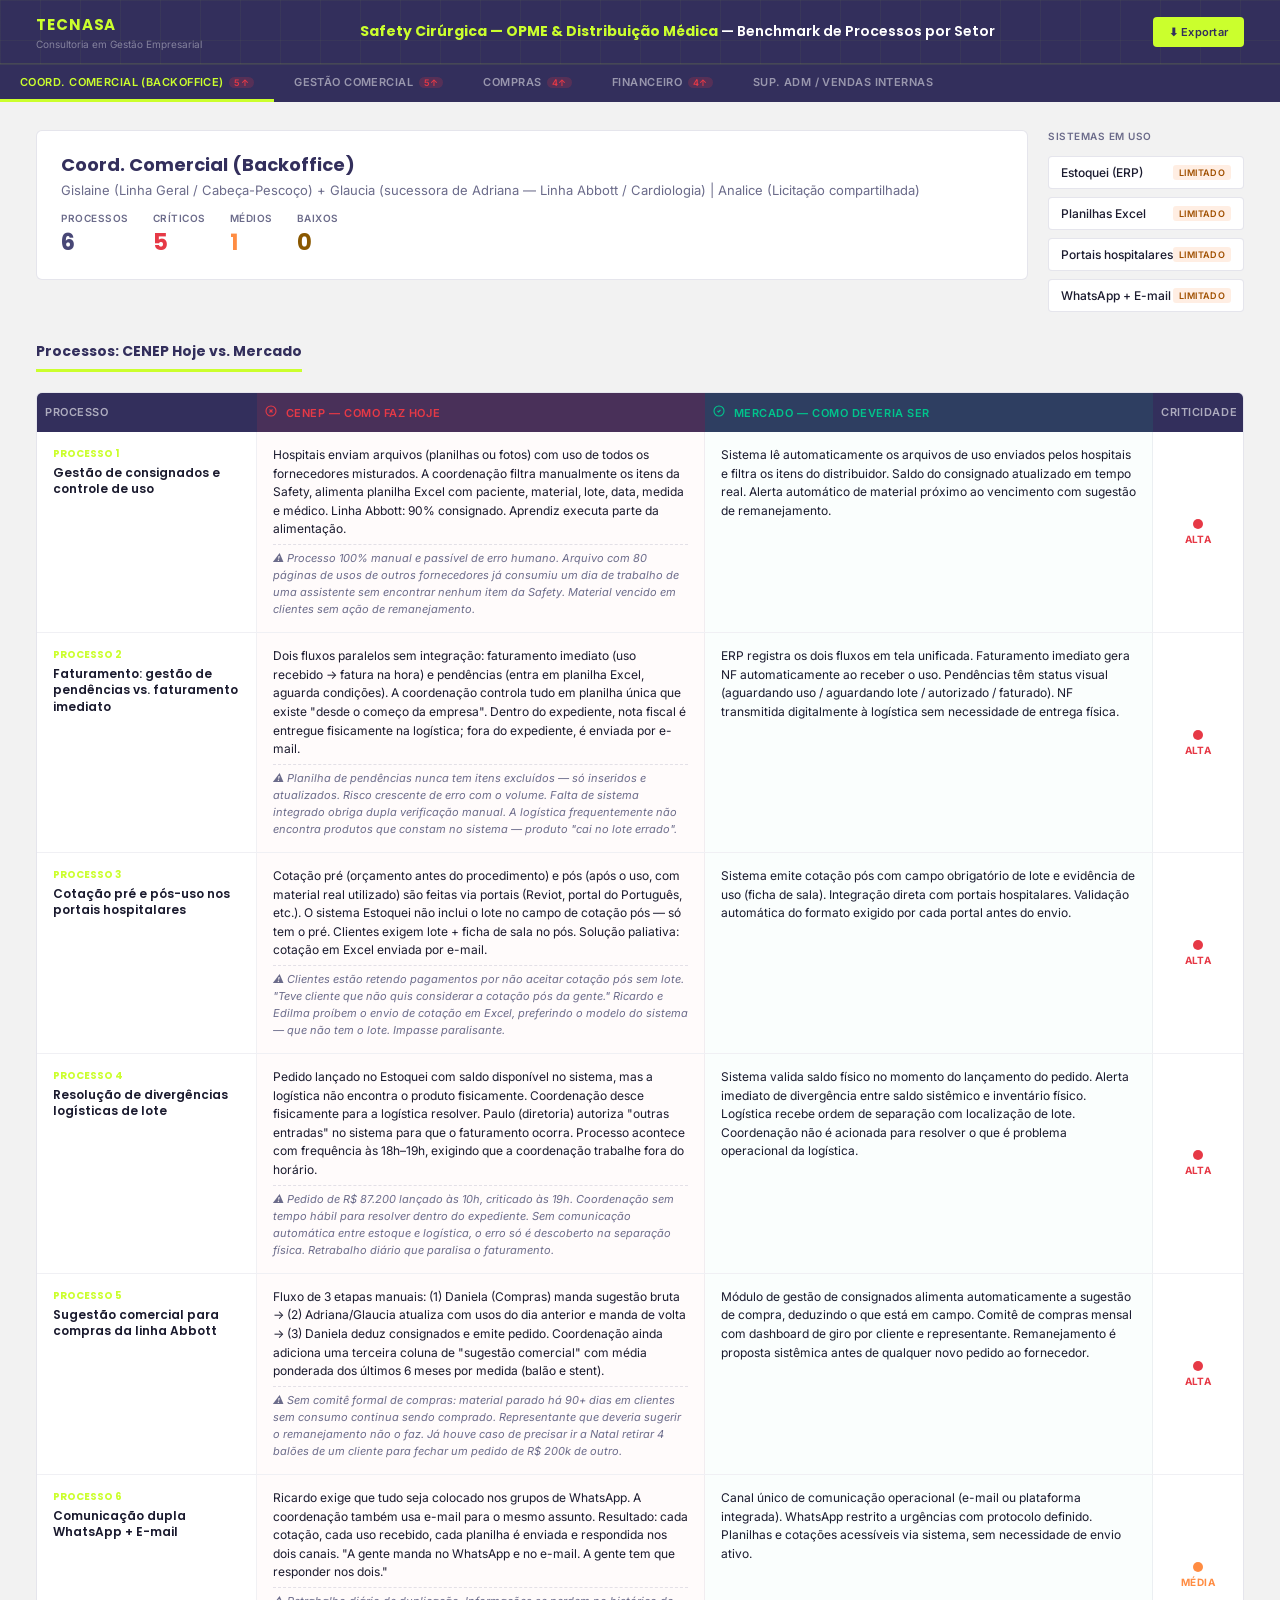
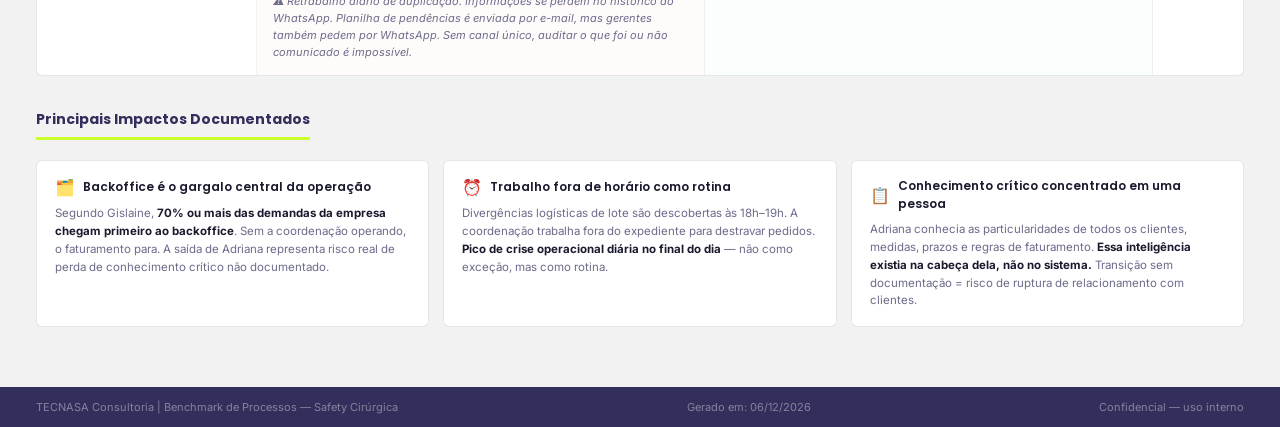
==== index.html @ ec36bb25 "projeto criado" ====
<!DOCTYPE html>
<html lang="pt-BR">

<head>
  <meta charset="UTF-8">
  <meta name="viewport" content="width=device-width, initial-scale=1.0">
  <title>Safety Cirúrgica — Benchmark de Processos | TECNASA</title>
  <link rel="stylesheet" href="style.css">
</head>

<body>

  <header class="hdr">
    <div class="hdr-row">
      <div>
        <div class="brand">TECNASA</div>
        <div class="brand-sub">Consultoria em Gestão Empresarial</div>
      </div>
      <div class="hdr-title">
        <b>Safety Cirúrgica — OPME &amp; Distribuição Médica</b> — Benchmark de Processos por Setor
      </div>
      <button class="btn-exp" onclick="openModal()">⬇ Exportar</button>
    </div>
    <nav class="sector-nav" id="sector-nav"></nav>
  </header>

  <div id="sector-pages"></div>

  <footer>
    <div class="ft">TECNASA Consultoria | Benchmark de Processos — Safety Cirúrgica</div>
    <div class="ft" id="gen-date"></div>
    <div class="ft">Confidencial — uso interno</div>
  </footer>

  <!-- MODAL EXPORTAR -->
  <div class="modal-ov" id="mo">
    <div class="modal">
      <div class="modal-t">Exportar Relatório</div>
      <div class="modal-b">
        Para salvar como PDF:<br><br>
        1. Pressione <strong>Ctrl+P</strong> (Win) / <strong>Cmd+P</strong> (Mac)<br>
        2. Selecione <strong>Salvar como PDF</strong><br>
        3. Configure para <strong>Paisagem</strong> e margens <strong>Mínimas</strong><br>
        4. Clique em Salvar<br><br>
        <em>Recomendado: exportar um setor por vez para melhor legibilidade.</em>
      </div>
      <button class="modal-btn" onclick="closeModal()">Entendido</button>
    </div>
  </div>

  <script src="js/data.js"></script>
  <script src="js/render.js"></script>
</body>

</html>
---- style.css ----
@import url('https://fonts.googleapis.com/css2?family=Poppins:wght@400;600;700;900&family=Inter:wght@400;500;600&display=swap');

:root {
    --primary: #484776;
    --dark: #332f5c;
    --light: #5e5c96;
    --accent: #cbff2d;
    --bg: #f2f2f2;
    --white: #ffffff;
    --txt: #1a1a2e;
    --soft: #6b6b8a;
    --ok: #00C48C;
    --warn: #FFD166;
    --high: #FF8C42;
    --crit: #E63946;
}

* {
    margin: 0;
    padding: 0;
    box-sizing: border-box;
}

body {
    font-family: 'Inter', sans-serif;
    background: var(--bg);
    color: var(--txt);
}

/* ── HEADER ── */
.hdr {
    background: var(--dark);
    position: sticky;
    top: 0;
    z-index: 200;
    background-image:
        linear-gradient(rgba(203, 255, 45, .04) 1px, transparent 1px),
        linear-gradient(90deg, rgba(203, 255, 45, .04) 1px, transparent 1px);
    background-size: 40px 40px;
}

.hdr-row {
    display: flex;
    align-items: center;
    justify-content: space-between;
    padding: 13px 36px;
    border-bottom: 1px solid rgba(203, 255, 45, .12);
}

.brand {
    font-family: 'Poppins', sans-serif;
    font-weight: 700;
    font-size: 15px;
    color: var(--accent);
    letter-spacing: .06em;
}

.brand-sub {
    font-size: 10px;
    color: rgba(255, 255, 255, .4);
    margin-top: 2px;
}

.hdr-title {
    font-family: 'Poppins', sans-serif;
    font-weight: 600;
    font-size: 14px;
    color: #fff;
    text-align: center;
}

.hdr-title b {
    color: var(--accent);
}

.btn-exp {
    font-family: 'Inter', sans-serif;
    font-weight: 600;
    font-size: 11px;
    color: var(--dark);
    background: var(--accent);
    border: none;
    border-radius: 4px;
    padding: 8px 16px;
    cursor: pointer;
    letter-spacing: .02em;
}

/* ── SECTOR TABS ── */
.sector-nav {
    display: flex;
    gap: 0;
    overflow-x: auto;
    background: var(--dark);
    border-top: 1px solid rgba(203, 255, 45, .08);
}

.snav-btn {
    font-family: 'Inter', sans-serif;
    font-weight: 600;
    font-size: 11px;
    color: rgba(255, 255, 255, .5);
    background: transparent;
    border: none;
    padding: 10px 20px;
    cursor: pointer;
    white-space: nowrap;
    letter-spacing: .04em;
    text-transform: uppercase;
    border-bottom: 3px solid transparent;
    transition: all .2s;
}

.snav-btn.active {
    color: var(--accent);
    border-bottom-color: var(--accent);
}

.snav-btn:hover {
    color: rgba(255, 255, 255, .85);
}

/* ── SECTOR PANEL ── */
.sector-page {
    display: none;
    padding: 28px 36px;
}

.sector-page.active {
    display: block;
}

/* ── SECTOR HEADER ── */
.sec-header {
    display: grid;
    grid-template-columns: 1fr auto;
    gap: 20px;
    align-items: start;
    margin-bottom: 28px;
}

.sec-info {
    background: var(--white);
    border: 1px solid rgba(72, 71, 118, .14);
    border-radius: 6px;
    padding: 20px 24px;
}

.sec-name {
    font-family: 'Poppins', sans-serif;
    font-weight: 700;
    font-size: 18px;
    color: var(--dark);
    margin-bottom: 4px;
}

.sec-team {
    font-family: 'Inter', sans-serif;
    font-size: 13px;
    color: var(--soft);
    margin-bottom: 14px;
}

.sec-meta {
    display: flex;
    gap: 24px;
    flex-wrap: wrap;
}

.meta-item {
    display: flex;
    flex-direction: column;
    gap: 2px;
}

.meta-lbl {
    font-family: 'Inter', sans-serif;
    font-weight: 600;
    font-size: 10px;
    color: var(--soft);
    text-transform: uppercase;
    letter-spacing: .05em;
}

.meta-val {
    font-family: 'Poppins', sans-serif;
    font-weight: 700;
    font-size: 22px;
    color: var(--primary);
}

.sec-status {
    display: flex;
    flex-direction: column;
    gap: 8px;
    min-width: 160px;
}

.sys-tag {
    display: flex;
    align-items: center;
    justify-content: space-between;
    background: var(--white);
    border: 1px solid rgba(72, 71, 118, .14);
    border-radius: 4px;
    padding: 8px 12px;
}

.sys-tag-name {
    font-family: 'Inter', sans-serif;
    font-size: 12px;
    color: var(--txt);
    font-weight: 500;
}

.eval {
    font-family: 'Inter', sans-serif;
    font-weight: 600;
    font-size: 9px;
    padding: 2px 6px;
    border-radius: 3px;
    text-transform: uppercase;
    letter-spacing: .04em;
}

.e-ok {
    background: rgba(0, 196, 140, .13);
    color: #006640;
}

.e-lim {
    background: rgba(255, 140, 66, .15);
    color: #a05000;
}

.e-aus {
    background: rgba(230, 57, 70, .12);
    color: var(--crit);
}

/* ── SECTION TITLE ── */
.sec-t {
    font-family: 'Poppins', sans-serif;
    font-weight: 700;
    font-size: 14px;
    color: var(--dark);
    display: inline-block;
    padding-bottom: 7px;
    border-bottom: 3px solid var(--accent);
    margin-bottom: 20px;
}

/* ── BENCHMARK TABLE ── */
.bench-wrap {
    background: var(--white);
    border: 1px solid rgba(72, 71, 118, .14);
    border-radius: 6px;
    overflow: hidden;
    margin-bottom: 32px;
}

.bench-head {
    display: grid;
    grid-template-columns: 220px 1fr 1fr 90px;
    background: var(--dark);
    gap: 0;
}

.bh-cell {
    padding: 12px 8px;
    font-family: 'Inter', sans-serif;
    font-weight: 600;
    font-size: 11px;
    text-transform: uppercase;
    letter-spacing: .05em;
}

.bh-proc {
    color: rgba(255, 255, 255, .6);
}

.bh-pbf {
    color: var(--crit);
    background: rgba(230, 57, 70, .12);
}

.bh-mkt {
    color: var(--ok);
    background: rgba(0, 196, 140, .10);
}

.bh-crit {
    color: rgba(255, 255, 255, .6);
    text-align: center;
}

.bench-row {
    display: grid;
    grid-template-columns: 220px 1fr 1fr 90px;
    border-bottom: 1px solid rgba(72, 71, 118, .08);
    transition: background .15s;
}

.bench-row:last-child {
    border-bottom: none;
}

.bench-row:hover {
    background: rgba(203, 255, 45, .04);
}

.bc-proc {
    padding: 14px 16px;
    border-right: 1px solid rgba(72, 71, 118, .08);
}

.bc-proc-num {
    font-family: 'Poppins', sans-serif;
    font-weight: 700;
    font-size: 10px;
    color: var(--accent);
    margin-bottom: 3px;
}

.bc-proc-name {
    font-family: 'Poppins', sans-serif;
    font-weight: 600;
    font-size: 12px;
    color: var(--txt);
    line-height: 1.35;
}

.bc-pbf {
    padding: 14px 16px;
    border-right: 1px solid rgba(72, 71, 118, .08);
    background: rgba(230, 57, 70, .02);
}

.bc-mkt {
    padding: 14px 16px;
    border-right: 1px solid rgba(72, 71, 118, .08);
    background: rgba(0, 196, 140, .02);
}

.bc-pbf p,
.bc-mkt p {
    font-family: 'Inter', sans-serif;
    font-size: 12px;
    color: var(--txt);
    line-height: 1.55;
}

.bc-pbf .gap-note {
    font-family: 'Inter', sans-serif;
    font-size: 11px;
    color: var(--soft);
    font-style: italic;
    margin-top: 5px;
    padding-top: 5px;
    border-top: 1px dashed rgba(72, 71, 118, .15);
}

.bc-crit {
    padding: 14px 16px;
    display: flex;
    align-items: center;
    justify-content: center;
}

.crit-dot {
    width: 10px;
    height: 10px;
    border-radius: 50%;
    flex-shrink: 0;
}

.crit-lbl {
    font-family: 'Inter', sans-serif;
    font-weight: 700;
    font-size: 10px;
    text-transform: uppercase;
    letter-spacing: .04em;
    text-align: center;
}

.cr-alta .crit-dot {
    background: var(--crit);
}

.cr-alta .crit-lbl {
    color: var(--crit);
}

.cr-media .crit-dot {
    background: var(--high);
}

.cr-media .crit-lbl {
    color: var(--high);
}

.cr-baixa .crit-dot {
    background: var(--warn);
}

.cr-baixa .crit-lbl {
    color: #8a5800;
}

.cr-ok .crit-dot {
    background: var(--ok);
}

.cr-ok .crit-lbl {
    color: #006640;
}

.crit-col {
    display: flex;
    flex-direction: column;
    align-items: center;
    gap: 4px;
}

/* ── IMPACT CARDS ── */
.impact-grid {
    display: grid;
    grid-template-columns: repeat(3, 1fr);
    gap: 14px;
    margin-bottom: 32px;
}

.impact-card {
    background: var(--white);
    border: 1px solid rgba(72, 71, 118, .14);
    border-radius: 6px;
    padding: 16px 18px;
}

.ic-head {
    display: flex;
    align-items: center;
    gap: 8px;
    margin-bottom: 8px;
}

.ic-icon {
    font-size: 16px;
}

.ic-title {
    font-family: 'Poppins', sans-serif;
    font-weight: 600;
    font-size: 12px;
    color: var(--txt);
}

.ic-body {
    font-family: 'Inter', sans-serif;
    font-size: 11.5px;
    color: var(--soft);
    line-height: 1.55;
}

.ic-body strong {
    color: var(--txt);
}

/* ── MODAL ── */
.modal-ov {
    display: none;
    position: fixed;
    inset: 0;
    background: rgba(26, 26, 46, .65);
    z-index: 999;
    align-items: center;
    justify-content: center;
}

.modal-ov.open {
    display: flex;
}

.modal {
    background: var(--white);
    border-radius: 6px;
    padding: 28px;
    max-width: 460px;
    width: 90%;
}

.modal-t {
    font-family: 'Poppins', sans-serif;
    font-weight: 700;
    font-size: 17px;
    color: var(--dark);
    margin-bottom: 12px;
}

.modal-b {
    font-family: 'Inter', sans-serif;
    font-size: 13px;
    color: var(--txt);
    line-height: 1.7;
    margin-bottom: 18px;
}

.modal-btn {
    background: var(--primary);
    color: #fff;
    border: none;
    border-radius: 4px;
    padding: 9px 22px;
    font-family: 'Inter', sans-serif;
    font-weight: 600;
    font-size: 13px;
    cursor: pointer;
}

/* ── FOOTER ── */
footer {
    background: var(--dark);
    padding: 13px 36px;
    display: flex;
    justify-content: space-between;
    align-items: center;
}

.ft {
    font-family: 'Inter', sans-serif;
    font-size: 11px;
    color: rgba(255, 255, 255, .4);
}
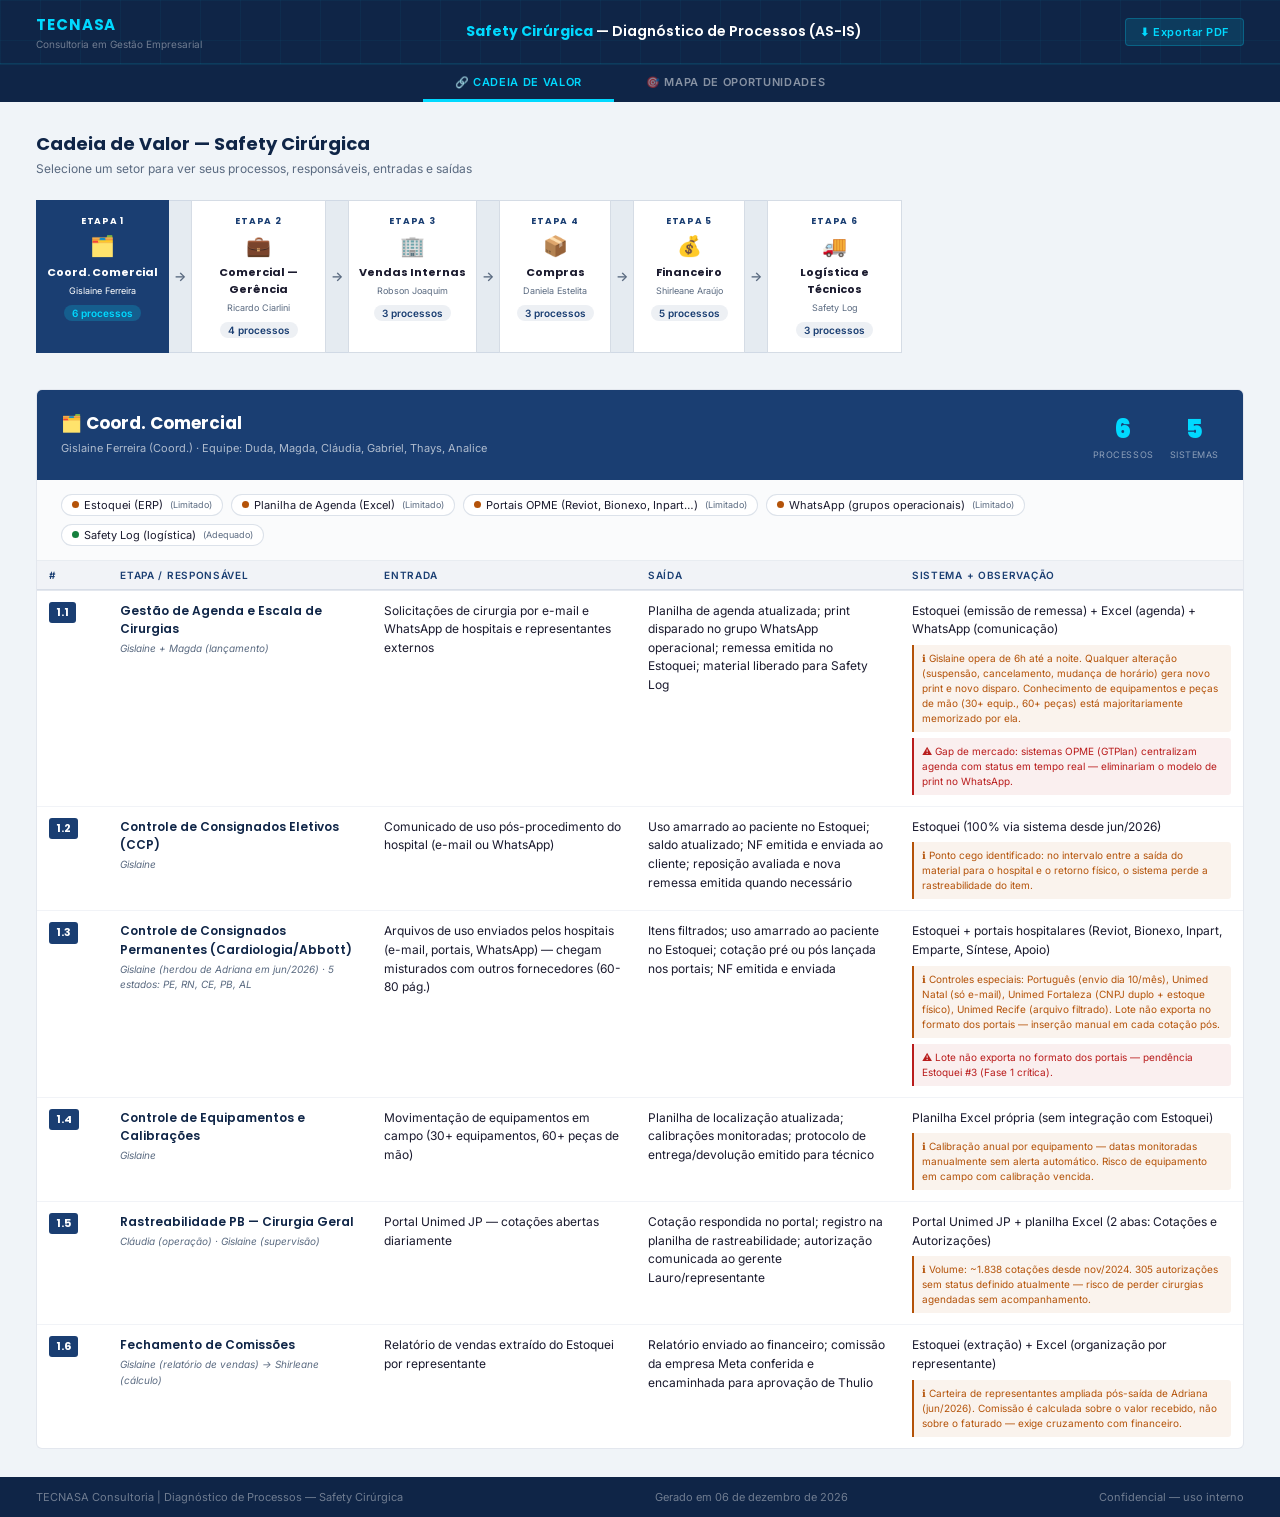
==== commit 30d1a171: "novo modelo de dashboard" ====
--- a/index.html
+++ b/index.html
@@ -2,54 +2,1470 @@
 <html lang="pt-BR">
 
 <head>
-  <meta charset="UTF-8">
-  <meta name="viewport" content="width=device-width, initial-scale=1.0">
-  <title>Safety Cirúrgica — Benchmark de Processos | TECNASA</title>
-  <link rel="stylesheet" href="style.css">
+    <meta charset="UTF-8">
+    <meta name="viewport" content="width=device-width, initial-scale=1.0">
+    <title>Safety Cirúrgica — Diagnóstico de Processos | TECNASA</title>
+    <link rel="preconnect" href="https://fonts.googleapis.com">
+    <link
+        href="https://fonts.googleapis.com/css2?family=Poppins:wght@400;600;700;900&family=Inter:wght@400;500;600&display=swap"
+        rel="stylesheet">
+    <style>
+        :root {
+            --primary: #1A3E72;
+            --dark: #0F2547;
+            --light: #2563C4;
+            --accent: #00D9FF;
+            --bg: #f0f4f8;
+            --white: #ffffff;
+            --txt: #1a1a2e;
+            --soft: #5a6a80;
+            --ok: #15803D;
+            --warn: #B45309;
+            --high: #C2410C;
+            --crit: #B91C1C;
+        }
+
+        *,
+        *::before,
+        *::after {
+            box-sizing: border-box;
+            margin: 0;
+            padding: 0
+        }
+
+        html {
+            scroll-behavior: smooth
+        }
+
+        body {
+            font-family: 'Inter', sans-serif;
+            background: var(--bg);
+            color: var(--txt);
+            font-size: 13px
+        }
+
+        /* ── HEADER ── */
+        .hdr {
+            background: var(--dark);
+            position: sticky;
+            top: 0;
+            z-index: 200;
+            background-image: linear-gradient(rgba(0, 217, 255, .04) 1px, transparent 1px), linear-gradient(90deg, rgba(0, 217, 255, .04) 1px, transparent 1px);
+            background-size: 40px 40px
+        }
+
+        .hdr-row {
+            display: flex;
+            align-items: center;
+            justify-content: space-between;
+            padding: 13px 36px;
+            border-bottom: 1px solid rgba(0, 217, 255, .12)
+        }
+
+        .brand {
+            font-family: 'Poppins', sans-serif;
+            font-weight: 700;
+            font-size: 15px;
+            color: var(--accent);
+            letter-spacing: .06em
+        }
+
+        .brand-sub {
+            font-size: 10px;
+            color: rgba(255, 255, 255, .4);
+            margin-top: 2px
+        }
+
+        .hdr-title {
+            font-family: 'Poppins', sans-serif;
+            font-weight: 600;
+            font-size: 14px;
+            color: #fff;
+            text-align: center
+        }
+
+        .hdr-title b {
+            color: var(--accent)
+        }
+
+        .hdr-actions {
+            display: flex;
+            gap: 10px
+        }
+
+        .hdr-btn {
+            background: rgba(0, 217, 255, .12);
+            border: 1px solid rgba(0, 217, 255, .25);
+            color: var(--accent);
+            font-family: 'Inter', sans-serif;
+            font-weight: 600;
+            font-size: 11px;
+            letter-spacing: .05em;
+            padding: 6px 14px;
+            border-radius: 4px;
+            cursor: pointer;
+            transition: all .2s
+        }
+
+        .hdr-btn:hover {
+            background: rgba(0, 217, 255, .22)
+        }
+
+        /* ── NAV TABS ── */
+        .sector-nav {
+            display: flex;
+            justify-content: center;
+            align-items: stretch;
+            background: var(--dark);
+            border-top: 1px solid rgba(0, 217, 255, .08);
+            overflow-x: auto;
+            scrollbar-width: none
+        }
+
+        .sector-nav::-webkit-scrollbar {
+            display: none
+        }
+
+        .snav-btn {
+            font-family: 'Inter', sans-serif;
+            font-weight: 600;
+            font-size: 11px;
+            color: rgba(255, 255, 255, .5);
+            background: transparent;
+            border: none;
+            padding: 10px 32px;
+            cursor: pointer;
+            white-space: nowrap;
+            letter-spacing: .06em;
+            text-transform: uppercase;
+            border-bottom: 3px solid transparent;
+            transition: all .2s
+        }
+
+        .snav-btn.active {
+            color: var(--accent);
+            border-bottom-color: var(--accent)
+        }
+
+        .snav-btn:hover {
+            color: rgba(255, 255, 255, .85)
+        }
+
+        /* ── PAGES ── */
+        .sector-page {
+            display: none;
+            padding: 28px 36px
+        }
+
+        .sector-page.active {
+            display: block
+        }
+
+        .pg-title {
+            font-family: 'Poppins', sans-serif;
+            font-weight: 700;
+            font-size: 18px;
+            color: var(--dark);
+            margin-bottom: 4px
+        }
+
+        .pg-sub {
+            font-size: 12px;
+            color: var(--soft);
+            margin-bottom: 24px
+        }
+
+        /* ── CADEIA DE VALOR — nodes clicáveis ── */
+        .cnode-flow {
+            display: flex;
+            align-items: stretch;
+            overflow-x: auto;
+            gap: 0;
+            padding-bottom: 8px;
+            margin-bottom: 28px;
+            scrollbar-width: thin;
+            scrollbar-color: rgba(26, 62, 114, .3) transparent
+        }
+
+        .cnode {
+            flex-shrink: 0;
+            min-width: 112px;
+            max-width: 135px;
+            background: var(--white);
+            border: 1px solid rgba(26, 62, 114, .18);
+            display: flex;
+            flex-direction: column;
+            align-items: center;
+            padding: 14px 10px;
+            cursor: pointer;
+            transition: background .15s, border-color .15s
+        }
+
+        .cnode:hover {
+            background: rgba(26, 62, 114, .05)
+        }
+
+        .cnode.cnode-active {
+            background: var(--primary);
+            border-color: var(--primary)
+        }
+
+        .cnode.cnode-active .cnode-step,
+        .cnode.cnode-active .cnode-name,
+        .cnode.cnode-active .cnode-resp {
+            color: var(--white)
+        }
+
+        .cnode.cnode-active .cnode-count {
+            background: rgba(0, 217, 255, .2);
+            color: var(--accent)
+        }
+
+        .cnode-arrow {
+            flex-shrink: 0;
+            width: 22px;
+            display: flex;
+            align-items: center;
+            justify-content: center;
+            color: var(--soft);
+            font-size: 13px;
+            font-weight: 600;
+            background: rgba(26, 62, 114, .05);
+            border-top: 1px solid rgba(26, 62, 114, .1);
+            border-bottom: 1px solid rgba(26, 62, 114, .1)
+        }
+
+        .cnode-step {
+            font-family: 'Poppins', sans-serif;
+            font-size: 9px;
+            font-weight: 700;
+            color: var(--primary);
+            letter-spacing: .08em;
+            text-transform: uppercase;
+            margin-bottom: 6px
+        }
+
+        .cnode-icon {
+            font-size: 20px;
+            margin-bottom: 6px
+        }
+
+        .cnode-name {
+            font-family: 'Poppins', sans-serif;
+            font-weight: 700;
+            font-size: 11px;
+            color: var(--txt);
+            text-align: center;
+            margin-bottom: 4px
+        }
+
+        .cnode-resp {
+            font-size: 9px;
+            color: var(--soft);
+            text-align: center;
+            margin-bottom: 8px;
+            line-height: 1.3
+        }
+
+        .cnode-count {
+            font-size: 10px;
+            font-weight: 600;
+            color: var(--primary);
+            background: rgba(26, 62, 114, .08);
+            padding: 2px 8px;
+            border-radius: 10px
+        }
+
+        /* ── SETOR DETALHE ── */
+        .sdet-card {
+            background: var(--white);
+            border: 1px solid rgba(26, 62, 114, .12);
+            border-radius: 6px;
+            overflow: hidden
+        }
+
+        .sdet-header {
+            display: grid;
+            grid-template-columns: 1fr auto;
+            gap: 20px;
+            padding: 20px 24px;
+            background: var(--primary);
+            align-items: start
+        }
+
+        .sdet-name {
+            font-family: 'Poppins', sans-serif;
+            font-weight: 700;
+            font-size: 17px;
+            color: #fff;
+            margin-bottom: 4px
+        }
+
+        .sdet-resp {
+            font-size: 11px;
+            color: rgba(255, 255, 255, .65);
+            line-height: 1.5
+        }
+
+        .sdet-stats {
+            display: flex;
+            gap: 16px
+        }
+
+        .sdet-stat {
+            text-align: center
+        }
+
+        .sdet-stat-n {
+            font-family: 'Poppins', sans-serif;
+            font-weight: 900;
+            font-size: 26px;
+            color: var(--accent)
+        }
+
+        .sdet-stat-l {
+            font-size: 9px;
+            color: rgba(255, 255, 255, .5);
+            text-transform: uppercase;
+            letter-spacing: .06em
+        }
+
+        .sdet-sistemas {
+            display: flex;
+            flex-wrap: wrap;
+            gap: 8px;
+            padding: 14px 24px;
+            border-bottom: 1px solid rgba(26, 62, 114, .08);
+            background: rgba(26, 62, 114, .02)
+        }
+
+        /* ── SYS CHIPS ── */
+        .sys-chip {
+            display: flex;
+            align-items: center;
+            gap: 5px;
+            font-size: 11px;
+            color: var(--txt);
+            background: var(--white);
+            border: 1px solid rgba(26, 62, 114, .15);
+            border-radius: 20px;
+            padding: 3px 10px
+        }
+
+        .sys-dot {
+            width: 7px;
+            height: 7px;
+            border-radius: 50%;
+            flex-shrink: 0
+        }
+
+        .sys-dot.ok {
+            background: var(--ok)
+        }
+
+        .sys-dot.lim {
+            background: var(--warn)
+        }
+
+        .sys-dot.aus {
+            background: var(--crit)
+        }
+
+        /* ── PROC TABLE ── */
+        .proc-table {
+            width: 100%;
+            border-collapse: collapse;
+            font-size: 12px
+        }
+
+        .proc-table thead th {
+            background: rgba(26, 62, 114, .06);
+            font-family: 'Inter', sans-serif;
+            font-weight: 600;
+            font-size: 10px;
+            text-transform: uppercase;
+            letter-spacing: .07em;
+            color: var(--primary);
+            padding: 8px 12px;
+            text-align: left;
+            border-bottom: 2px solid rgba(26, 62, 114, .12)
+        }
+
+        .proc-table tbody td {
+            padding: 11px 12px;
+            vertical-align: top;
+            border-bottom: 1px solid rgba(26, 62, 114, .06);
+            line-height: 1.55;
+            color: var(--txt)
+        }
+
+        .proc-table tbody tr:last-child td {
+            border-bottom: none
+        }
+
+        .proc-table tbody tr:hover td {
+            background: rgba(26, 62, 114, .02)
+        }
+
+        .col-num {
+            width: 52px
+        }
+
+        .col-etapa {
+            width: 200px
+        }
+
+        .col-ent,
+        .col-sai {
+            width: 200px
+        }
+
+        .col-sys {
+            width: 260px
+        }
+
+        .proc-num {
+            display: inline-block;
+            font-family: 'Poppins', sans-serif;
+            font-weight: 700;
+            font-size: 11px;
+            color: var(--white);
+            background: var(--primary);
+            padding: 2px 7px;
+            border-radius: 3px
+        }
+
+        .proc-name {
+            font-family: 'Poppins', sans-serif;
+            font-weight: 600;
+            font-size: 12px;
+            color: var(--dark);
+            margin-bottom: 2px
+        }
+
+        .proc-resp {
+            font-size: 10px;
+            color: var(--soft);
+            font-style: italic
+        }
+
+        .proc-obs {
+            margin-top: 6px;
+            padding: 6px 8px;
+            background: rgba(180, 83, 9, .07);
+            border-left: 2px solid var(--warn);
+            border-radius: 0 3px 3px 0;
+            font-size: 10px;
+            color: var(--warn);
+            line-height: 1.5
+        }
+
+        .proc-gap {
+            margin-top: 6px;
+            padding: 6px 8px;
+            background: rgba(185, 28, 28, .07);
+            border-left: 2px solid var(--crit);
+            border-radius: 0 3px 3px 0;
+            font-size: 10px;
+            color: var(--crit);
+            line-height: 1.5
+        }
+
+        /* ── MAPA DE OPORTUNIDADES ── */
+        .mapa-kpis {
+            display: grid;
+            grid-template-columns: repeat(4, 1fr);
+            gap: 14px;
+            margin-bottom: 28px
+        }
+
+        .mapa-kpi {
+            background: var(--white);
+            border: 1px solid rgba(26, 62, 114, .12);
+            border-radius: 6px;
+            padding: 16px 18px;
+            border-left: 3px solid var(--primary)
+        }
+
+        .mapa-kpi-n {
+            font-family: 'Poppins', sans-serif;
+            font-weight: 900;
+            font-size: 28px;
+            margin-bottom: 2px
+        }
+
+        .mapa-kpi-l {
+            font-size: 11px;
+            color: var(--soft)
+        }
+
+        .mop-group {
+            margin-bottom: 28px
+        }
+
+        .mop-group-hdr {
+            display: flex;
+            align-items: center;
+            gap: 10px;
+            margin-bottom: 14px;
+            padding-bottom: 8px;
+            border-bottom: 2px solid currentColor
+        }
+
+        .mop-group-badge {
+            font-family: 'Poppins', sans-serif;
+            font-weight: 700;
+            font-size: 11px;
+            color: #fff;
+            padding: 3px 10px;
+            border-radius: 3px
+        }
+
+        .mop-group-desc {
+            font-size: 11px;
+            color: var(--soft);
+            font-style: italic
+        }
+
+        .mop-group-count {
+            font-size: 11px;
+            font-weight: 600;
+            margin-left: auto
+        }
+
+        .mop-list {
+            display: flex;
+            flex-direction: column;
+            gap: 8px
+        }
+
+        .mop-item {
+            background: var(--white);
+            border: 1px solid rgba(26, 62, 114, .1);
+            border-radius: 6px;
+            overflow: hidden
+        }
+
+        .mop-item-hdr {
+            display: flex;
+            align-items: center;
+            gap: 10px;
+            padding: 12px 16px;
+            cursor: pointer;
+            transition: background .15s;
+            user-select: none
+        }
+
+        .mop-item-hdr:hover {
+            background: rgba(26, 62, 114, .03)
+        }
+
+        .mop-item.open .mop-item-hdr {
+            border-bottom: 1px solid rgba(26, 62, 114, .08)
+        }
+
+        .mop-setor-badge {
+            font-size: 10px;
+            font-weight: 600;
+            color: var(--primary);
+            background: rgba(26, 62, 114, .08);
+            border-radius: 3px;
+            padding: 2px 7px;
+            white-space: nowrap
+        }
+
+        .mop-proc-name {
+            font-family: 'Poppins', sans-serif;
+            font-weight: 600;
+            font-size: 12px;
+            color: var(--dark);
+            flex: 1
+        }
+
+        .mop-item-right {
+            display: flex;
+            align-items: center;
+            gap: 8px
+        }
+
+        .mop-impacto,
+        .mop-complex {
+            font-size: 10px;
+            font-weight: 600;
+            padding: 2px 8px;
+            border-radius: 10px
+        }
+
+        .mop-chevron {
+            font-size: 12px;
+            color: var(--soft);
+            transition: transform .25s
+        }
+
+        .mop-item.open .mop-chevron {
+            transform: rotate(180deg)
+        }
+
+        .mop-detail {
+            display: none;
+            padding: 16px;
+            background: rgba(26, 62, 114, .01)
+        }
+
+        .mop-item.open .mop-detail {
+            display: block
+        }
+
+        .mop-detail-grid {
+            display: grid;
+            grid-template-columns: 1fr 1fr;
+            gap: 16px;
+            margin-bottom: 14px
+        }
+
+        .mop-det-lbl {
+            font-size: 9px;
+            font-weight: 700;
+            color: var(--soft);
+            text-transform: uppercase;
+            letter-spacing: .07em;
+            margin-bottom: 4px
+        }
+
+        .mop-det-txt {
+            font-size: 12px;
+            color: var(--txt);
+            line-height: 1.65
+        }
+
+        .mop-just {
+            background: rgba(0, 217, 255, .07);
+            border-left: 2px solid var(--accent);
+            padding: 8px 10px;
+            border-radius: 0 3px 3px 0;
+            font-style: italic;
+            font-size: 11px;
+            color: var(--soft)
+        }
+
+        .mop-det-footer {
+            display: flex;
+            gap: 14px;
+            padding-top: 14px;
+            border-top: 1px solid rgba(26, 62, 114, .08)
+        }
+
+        .roi-tag {
+            font-size: 10px;
+            font-weight: 600;
+            padding: 3px 9px;
+            border-radius: 10px
+        }
+
+        /* ── FOOTER ── */
+        footer {
+            background: var(--dark);
+            padding: 13px 36px;
+            display: flex;
+            justify-content: space-between;
+            align-items: center
+        }
+
+        .ft {
+            font-family: 'Inter', sans-serif;
+            font-size: 11px;
+            color: rgba(255, 255, 255, .4)
+        }
+
+        /* ── MODAL ── */
+        .modal-ov {
+            display: none;
+            position: fixed;
+            inset: 0;
+            background: rgba(15, 37, 71, .65);
+            z-index: 999;
+            align-items: center;
+            justify-content: center
+        }
+
+        .modal-ov.open {
+            display: flex
+        }
+
+        .modal {
+            background: var(--white);
+            border-radius: 6px;
+            padding: 28px;
+            max-width: 460px;
+            width: 90%
+        }
+
+        .modal-t {
+            font-family: 'Poppins', sans-serif;
+            font-weight: 700;
+            font-size: 17px;
+            color: var(--dark);
+            margin-bottom: 12px
+        }
+
+        .modal-b {
+            font-family: 'Inter', sans-serif;
+            font-size: 13px;
+            color: var(--txt);
+            line-height: 1.7;
+            margin-bottom: 18px
+        }
+
+        .modal-btn {
+            background: var(--primary);
+            color: #fff;
+            border: none;
+            border-radius: 4px;
+            padding: 9px 22px;
+            font-family: 'Inter', sans-serif;
+            font-weight: 600;
+            font-size: 13px;
+            cursor: pointer
+        }
+
+        /* ── RESPONSIVE ── */
+        @media(max-width:900px) {
+            .mapa-kpis {
+                grid-template-columns: repeat(2, 1fr)
+            }
+
+            .mop-detail-grid {
+                grid-template-columns: 1fr
+            }
+
+            .mop-item-right {
+                flex-direction: column;
+                align-items: flex-end;
+                gap: 6px
+            }
+
+            .sdet-header {
+                grid-template-columns: 1fr
+            }
+
+            .hdr-title {
+                display: none
+            }
+        }
+    </style>
 </head>
 
 <body>
 
-  <header class="hdr">
-    <div class="hdr-row">
-      <div>
-        <div class="brand">TECNASA</div>
-        <div class="brand-sub">Consultoria em Gestão Empresarial</div>
+    <header class="hdr">
+        <div class="hdr-row">
+            <div>
+                <div class="brand">TECNASA</div>
+                <div class="brand-sub">Consultoria em Gestão Empresarial</div>
+            </div>
+            <div class="hdr-title">
+                <b>Safety Cirúrgica</b> — Diagnóstico de Processos (AS-IS)
+            </div>
+            <div class="hdr-actions">
+                <button class="hdr-btn" onclick="openModal()">⬇ Exportar PDF</button>
+            </div>
+        </div>
+        <nav class="sector-nav" id="sector-nav"></nav>
+    </header>
+
+    <div id="sector-pages"></div>
+
+    <footer>
+        <div class="ft">TECNASA Consultoria | Diagnóstico de Processos — Safety Cirúrgica</div>
+        <div class="ft" id="gen-date"></div>
+        <div class="ft">Confidencial — uso interno</div>
+    </footer>
+
+    <div class="modal-ov" id="mo">
+        <div class="modal">
+            <div class="modal-t">Exportar Relatório</div>
+            <div class="modal-b">
+                Para salvar como PDF:<br><br>
+                1. Pressione <strong>Ctrl+P</strong> (Win) / <strong>Cmd+P</strong> (Mac)<br>
+                2. Selecione <strong>Salvar como PDF</strong><br>
+                3. Configure para <strong>Paisagem</strong> e margens <strong>Mínimas</strong><br>
+                4. Clique em Salvar<br><br>
+                <em>Recomendado: exportar uma aba por vez.</em>
+            </div>
+            <button class="modal-btn" onclick="closeModal()">Entendido</button>
+        </div>
+    </div>
+
+    <script>
+        /* ══════════════════════════════════════════════════════════════
+           DATA — SAFETY CIRÚRGICA
+           Fonte: transcrições de entrevistas (mai–jul/2026)
+           Consultoria: TECNASA
+        ══════════════════════════════════════════════════════════════ */
+
+        const CADEIA = [
+
+            /* ── 1. COORDENAÇÃO COMERCIAL (GISLAINE) ── */
+            {
+                id: 'coord', nome: 'Coord. Comercial', icon: '🗂️',
+                responsavel: 'Gislaine Ferreira (Coord.) · Equipe: Duda, Magda, Cláudia, Gabriel, Thays, Analice',
+                sistemas: [
+                    { n: 'Estoquei (ERP)', e: 'lim' },
+                    { n: 'Planilha de Agenda (Excel)', e: 'lim' },
+                    { n: 'Portais OPME (Reviot, Bionexo, Inpart…)', e: 'lim' },
+                    { n: 'WhatsApp (grupos operacionais)', e: 'lim' },
+                    { n: 'Safety Log (logística)', e: 'ok' }
+                ],
+                processos: [
+                    {
+                        num: '1.1', nome: 'Gestão de Agenda e Escala de Cirurgias',
+                        resp: 'Gislaine + Magda (lançamento)',
+                        entrada: 'Solicitações de cirurgia por e-mail e WhatsApp de hospitais e representantes externos',
+                        saida: 'Planilha de agenda atualizada; print disparado no grupo WhatsApp operacional; remessa emitida no Estoquei; material liberado para Safety Log',
+                        sistema: 'Estoquei (emissão de remessa) + Excel (agenda) + WhatsApp (comunicação)',
+                        obs: 'ℹ Gislaine opera de 6h até a noite. Qualquer alteração (suspensão, cancelamento, mudança de horário) gera novo print e novo disparo. Conhecimento de equipamentos e peças de mão (30+ equip., 60+ peças) está majoritariamente memorizado por ela.',
+                        gap: '⚠ Gap de mercado: sistemas OPME (GTPlan) centralizam agenda com status em tempo real — eliminariam o modelo de print no WhatsApp.'
+                    },
+                    {
+                        num: '1.2', nome: 'Controle de Consignados Eletivos (CCP)',
+                        resp: 'Gislaine',
+                        entrada: 'Comunicado de uso pós-procedimento do hospital (e-mail ou WhatsApp)',
+                        saida: 'Uso amarrado ao paciente no Estoquei; saldo atualizado; NF emitida e enviada ao cliente; reposição avaliada e nova remessa emitida quando necessário',
+                        sistema: 'Estoquei (100% via sistema desde jun/2026)',
+                        obs: 'ℹ Ponto cego identificado: no intervalo entre a saída do material para o hospital e o retorno físico, o sistema perde a rastreabilidade do item.'
+                    },
+                    {
+                        num: '1.3', nome: 'Controle de Consignados Permanentes (Cardiologia/Abbott)',
+                        resp: 'Gislaine (herdou de Adriana em jun/2026) · 5 estados: PE, RN, CE, PB, AL',
+                        entrada: 'Arquivos de uso enviados pelos hospitais (e-mail, portais, WhatsApp) — chegam misturados com outros fornecedores (60-80 pág.)',
+                        saida: 'Itens filtrados; uso amarrado ao paciente no Estoquei; cotação pré ou pós lançada nos portais; NF emitida e enviada',
+                        sistema: 'Estoquei + portais hospitalares (Reviot, Bionexo, Inpart, Emparte, Síntese, Apoio)',
+                        obs: 'ℹ Controles especiais: Português (envio dia 10/mês), Unimed Natal (só e-mail), Unimed Fortaleza (CNPJ duplo + estoque físico), Unimed Recife (arquivo filtrado). Lote não exporta no formato dos portais — inserção manual em cada cotação pós.',
+                        gap: '⚠ Lote não exporta no formato dos portais — pendência Estoquei #3 (Fase 1 crítica).'
+                    },
+                    {
+                        num: '1.4', nome: 'Controle de Equipamentos e Calibrações',
+                        resp: 'Gislaine',
+                        entrada: 'Movimentação de equipamentos em campo (30+ equipamentos, 60+ peças de mão)',
+                        saida: 'Planilha de localização atualizada; calibrações monitoradas; protocolo de entrega/devolução emitido para técnico',
+                        sistema: 'Planilha Excel própria (sem integração com Estoquei)',
+                        obs: 'ℹ Calibração anual por equipamento — datas monitoradas manualmente sem alerta automático. Risco de equipamento em campo com calibração vencida.'
+                    },
+                    {
+                        num: '1.5', nome: 'Rastreabilidade PB — Cirurgia Geral',
+                        resp: 'Cláudia (operação) · Gislaine (supervisão)',
+                        entrada: 'Portal Unimed JP — cotações abertas diariamente',
+                        saida: 'Cotação respondida no portal; registro na planilha de rastreabilidade; autorização comunicada ao gerente Lauro/representante',
+                        sistema: 'Portal Unimed JP + planilha Excel (2 abas: Cotações e Autorizações)',
+                        obs: 'ℹ Volume: ~1.838 cotações desde nov/2024. 305 autorizações sem status definido atualmente — risco de perder cirurgias agendadas sem acompanhamento.'
+                    },
+                    {
+                        num: '1.6', nome: 'Fechamento de Comissões',
+                        resp: 'Gislaine (relatório de vendas) → Shirleane (cálculo)',
+                        entrada: 'Relatório de vendas extraído do Estoquei por representante',
+                        saida: 'Relatório enviado ao financeiro; comissão da empresa Meta conferida e encaminhada para aprovação de Thulio',
+                        sistema: 'Estoquei (extração) + Excel (organização por representante)',
+                        obs: 'ℹ Carteira de representantes ampliada pós-saída de Adriana (jun/2026). Comissão é calculada sobre o valor recebido, não sobre o faturado — exige cruzamento com financeiro.'
+                    }
+                ]
+            },
+
+            /* ── 2. COMERCIAL EXTERNO (GERÊNCIA) ── */
+            {
+                id: 'comercial', nome: 'Comercial — Gerência', icon: '💼',
+                responsavel: 'Ricardo Ciarlini · Edilma Paes · Lauro Ferreira · Roberto de Barros',
+                sistemas: [
+                    { n: 'Estoquei (relatórios)', e: 'lim' },
+                    { n: 'WhatsApp (grupos por estado)', e: 'lim' },
+                    { n: 'CRM / carteira de clientes', e: 'aus' },
+                    { n: 'V Expense (despesas)', e: 'ok' }
+                ],
+                processos: [
+                    {
+                        num: '2.1', nome: 'Gestão de Representantes Externos (PJ)',
+                        resp: 'Ricardo + Edilma (Cardiologia/TAVI) · Lauro (Cirurgia Geral/PB)',
+                        entrada: 'Relatórios de uso, pendências de consignado e inadimplência por representante',
+                        saida: 'Feedback individual ao representante; ações comerciais definidas; plano de ação da semana',
+                        sistema: 'Estoquei (acesso direto ao relatório) + WhatsApp + reuniões quinzenais recém-implementadas',
+                        obs: 'ℹ Representantes são PJ sem exclusividade — cuidado no trato para não configurar vínculo. Empresa está na 3ª turma de representantes em Recife desde ago/2025. Alta rotatividade compromete o relacionamento médico.',
+                        gap: '⚠ Ausência de CRM: carteira controlada por memória dos gerentes. Edilma criou planilha de mapeamento de clientes com adesão praticamente nula pelos representantes.'
+                    },
+                    {
+                        num: '2.2', nome: 'Acompanhamento de Consignados e Inadimplência',
+                        resp: 'Ricardo + Edilma · coordenação com financeiro (Alan)',
+                        entrada: 'Relatório de inadimplência do financeiro (Alan) e relatório de consignado do Estoquei',
+                        saida: 'Ação de cobrança definida; representante acionado; prazo negociado',
+                        sistema: 'Estoquei (relatório direto)',
+                        obs: 'ℹ 95% das pendências de inadimplência são resolvidas exclusivamente pelo financeiro — o comercial engajou pouco historicamente. Melhora recente identificada com início dos ritos de reunião (jul/2026).'
+                    },
+                    {
+                        num: '2.3', nome: 'Ritos de Reunião (implantados pela Tecnasa)',
+                        resp: 'Thulio (semanal com gestores) · Gerentes (quinzenal com representantes) · 1-para-1 quinzenal',
+                        entrada: 'Dados de resultado, inadimplência, consignado e oportunidades do período',
+                        saida: 'Plano de ação semanal; compromissos individuais por representante; feedbacks documentados',
+                        sistema: 'WhatsApp (atual) — Microsoft Teams em implantação (decisão da reunião semestral jul/2026)',
+                        obs: 'ℹ Primeira reunião semestral realizada em jul/2026. Crescimento de 37% em reais comparando 5 meses de 2025 com 6 meses de 2026. Pautas definidas: inadimplência, consignados e oportunidades.'
+                    },
+                    {
+                        num: '2.4', nome: 'Convencimento Técnico Médico (Linha Abbott/Coronária)',
+                        resp: 'Ricardo (maior domínio técnico em Coronária/CRM)',
+                        entrada: 'Autorização de cotação ou indicação de procedimento pelo médico',
+                        saida: 'Médico convencido a usar o material consignado da Safety; data de cirurgia confirmada ao backoffice',
+                        sistema: 'Sem sistema — processo 100% relacional',
+                        obs: 'ℹ 90% do negócio Abbott é em caráter de consignação. Sucesso depende fortemente da capacidade pessoal de Ricardo e dos representantes — risco de concentração de conhecimento técnico.'
+                    }
+                ]
+            },
+
+            /* ── 3. VENDAS INTERNAS / SUPERVISÃO ── */
+            {
+                id: 'vendas', nome: 'Vendas Internas', icon: '🏢',
+                responsavel: 'Robson Joaquim (Supervisor Adm.) · Analice Aucélia (Licitação)',
+                sistemas: [
+                    { n: 'Estoquei (cotação e faturamento)', e: 'ok' },
+                    { n: 'Portais OPME (Síntese, Bionexo, Apoio)', e: 'lim' },
+                    { n: 'Força de Vendas / CRM', e: 'aus' }
+                ],
+                processos: [
+                    {
+                        num: '3.1', nome: 'Monitoramento e Cotação em Portais',
+                        resp: 'Robson',
+                        entrada: 'Portais Síntese, Bionexo e Apoio Cotações — verificação diária ao chegar',
+                        saida: 'Cotação respondida no portal; NF emitida do início ao fim por Robson sem depender de outra área',
+                        sistema: 'Estoquei (faturamento completo) + portais OPME',
+                        obs: 'ℹ Robson realiza o ciclo completo sozinho: cotação → venda → faturamento. Foco em linha Abbott/Hemodinâmica (acessórios de grande volume direto). Recentemente passou a realizar visitas externas a clientes.'
+                    },
+                    {
+                        num: '3.2', nome: 'Compras e Importação da Linha Hemodinâmica',
+                        resp: 'Robson',
+                        entrada: 'Demanda de venda direta identificada nos portais; ruptura de item específico',
+                        saida: 'Pedido fechado com fornecedor nacional ou internacional; mercadoria em trânsito monitorada',
+                        sistema: 'Compra sob demanda — sem cobertura longa de estoque (modelo "chegou, saiu")',
+                        obs: 'ℹ Robson tem autonomia para aprovar compras destinadas a venda direta sem aprovação de Thulio. Realizou 3 importações em 2025, nenhuma em 2026. Cargo de Supervisor sem liderados — escopo em formalização pela Tecnasa.',
+                        gap: '⚠ Ausência de indicadores de performance — Robson afirmou desejar ser cobrado por métricas, mas hoje não existe nenhum parâmetro formal.'
+                    },
+                    {
+                        num: '3.3', nome: 'Licitações',
+                        resp: 'Analice Aucélia (execução) · Robson (supervisão e implantação)',
+                        entrada: 'Edital identificado e aprovado para participação',
+                        saida: 'Proposta montada e enviada; resultado acompanhado; pós-ganho documentado e faturado',
+                        sistema: 'Processo implantado por Robson — POP em elaboração pela Tecnasa',
+                        obs: 'ℹ Volume de licitações atual é baixo. Analice executa seguindo o processo de Robson, sem documentação formal ainda.'
+                    }
+                ]
+            },
+
+            /* ── 4. COMPRAS ── */
+            {
+                id: 'compras', nome: 'Compras', icon: '📦',
+                responsavel: 'Daniela Estelita (42 fornecedores) · Wilton (assistente — assume ago/2026)',
+                sistemas: [
+                    { n: 'Estoquei (análise de estoque)', e: 'lim' },
+                    { n: 'Excel (sugestão de compra)', e: 'lim' },
+                    { n: 'Agenda física (pedidos em trânsito)', e: 'lim' },
+                    { n: 'Templates Medtronic/Abbott', e: 'lim' },
+                    { n: 'Sugestão automática de compra', e: 'aus' }
+                ],
+                processos: [
+                    {
+                        num: '4.1', nome: 'Análise de Estoque e Sugestão de Compra',
+                        resp: 'Daniela',
+                        entrada: 'Relatório de análise de estoque do Estoquei (qualidade considerada baixa) + base exportada para Excel',
+                        saida: 'Sugestão de compra calculada manualmente por fornecedor (cobertura: 60-90 dias padrão; 4-6 meses Medtronic)',
+                        sistema: 'Estoquei (extração) + Excel (recálculo manual da média de saída de 4-6 meses)',
+                        obs: 'ℹ 42 fornecedores ativos (35 OPME + 7 material de consumo). Daniela divide os fornecedores em grupos semanais para distribuir a carga. Recálculo manual consome ~2-3h por ciclo.',
+                        gap: '⚠ Divergência crítica confirmada: bases Safety Cirúrgica e Safety Log completamente dessincronizadas. Nunca foi feito inventário na base da Safety desde a entrada de Daniela (1 ano e 5 meses). Pré-requisito para qualquer automação futura.'
+                    },
+                    {
+                        num: '4.2', nome: 'Pedido para Fornecedores com Template (Medtronic/Abbott)',
+                        resp: 'Daniela',
+                        entrada: 'Sugestão de compra calculada; conversão de código Safety → código do fornecedor via planilha base',
+                        saida: 'Template preenchido com sellout, estoque, pedido e forecast; enviado ao fornecedor (2-3 pedidos/mês à Medtronic)',
+                        sistema: 'Template Excel do fornecedor — preenchimento 100% manual (2-3h por pedido da Medtronic, 300+ itens)',
+                        gap: '⚠ Gap de mercado: integração ERP-fornecedor eliminaria o preenchimento manual de templates — candidato prioritário de automação.'
+                    },
+                    {
+                        num: '4.3', nome: 'Acompanhamento de Pedidos em Trânsito',
+                        resp: 'Daniela',
+                        entrada: 'Pedido fechado com fornecedor (data prevista de faturamento e entrega acordada)',
+                        saida: 'Mercadoria recebida, conferida e com NF lançada no Estoquei; nota liberada para pagamento no financeiro',
+                        sistema: 'Agenda física (caderno/pasta) — sem controle sistêmico de pedidos em trânsito',
+                        obs: 'ℹ Problema recorrente: Safety Log recebe carga e demora para avisar Compras e dar entrada. Nota do dia 22 encontrada sem entrada uma semana depois. Necessário: aviso imediato de chegada + prazo máximo de 24-48h para entrada no sistema.',
+                        gap: '⚠ Sem vínculo pedido-NF no Estoquei — divergências de quantidade e preço passam despercebidas.'
+                    }
+                ]
+            },
+
+            /* ── 5. FINANCEIRO ── */
+            {
+                id: 'financeiro', nome: 'Financeiro', icon: '💰',
+                responsavel: 'Shirleane Araújo (Analista) · Alan (Auxiliar) · Meta Contábil (contabilidade/DP — terceirizada)',
+                sistemas: [
+                    { n: 'Estoquei (financeiro)', e: 'lim' },
+                    { n: 'Planilha Excel (controle paralelo)', e: 'lim' },
+                    { n: 'V Expense (despesas de viagem)', e: 'ok' },
+                    { n: 'Integração bancária automática', e: 'aus' },
+                    { n: 'Cálculo automático de comissões', e: 'aus' }
+                ],
+                processos: [
+                    {
+                        num: '5.1', nome: 'Contas a Pagar',
+                        resp: 'Shirleane',
+                        entrada: 'NFs de fornecedores (entrada automática via Estoquei); despesas internas (lançamento manual)',
+                        saida: 'Pagamento executado; baixa realizada no sistema; fluxo de caixa atualizado',
+                        sistema: 'Estoquei + planilha própria de fluxo de caixa (provisionamento manual a pedido de Thulio)',
+                        obs: 'ℹ Alçada de aprovação: Shirleane precisa de Thulio para qualquer pagamento, independente do valor — sem limite formalizado.'
+                    },
+                    {
+                        num: '5.2', nome: 'Conciliação Bancária',
+                        resp: 'Shirleane + Alan',
+                        entrada: 'Extrato bancário + relatório de baixas do Estoquei',
+                        saida: 'Conciliação do dia fechada; divergências registradas',
+                        sistema: 'Comparação manual entre duas telas (extrato e Estoquei)',
+                        obs: 'ℹ Workaround crítico: baixas parciais não aparecem no relatório diário do Estoquei. Para compensações de notas duplicadas, Shirleane lança com data de sábado/domingo para não sujar o relatório.',
+                        gap: '⚠ Pendência Estoquei #1 (Fase 1): corrigir baixa parcial e adicionar campo tipo de lançamento — elimina o workaround de datas de fim de semana.'
+                    },
+                    {
+                        num: '5.3', nome: 'Cobrança de Inadimplência',
+                        resp: 'Alan (execução principal) · Gerentes comerciais (suporte)',
+                        entrada: 'Títulos vencidos identificados na planilha de controle',
+                        saida: 'Cliente contatado; prazo renegociado ou escalado ao gerente; baixa realizada após pagamento',
+                        sistema: 'Planilha Excel de controle + WhatsApp (cobrança ativa)',
+                        obs: 'ℹ 30-40% do tempo diário de Alan vai para suporte informal via WhatsApp (representantes pedindo ajuda com notas, boletos, devoluções, aplicativos) — atividade não documentada. Melhora recente no engajamento do comercial com início dos ritos de reunião.',
+                        gap: '⚠ 95% das pendências historicamente resolvidas só pelo financeiro. Régua de cobrança estruturada em implantação: D+0 (lembrete) → D+7 (cobrança Alan) → D+15 (gerente) → D+30 (Thulio).'
+                    },
+                    {
+                        num: '5.4', nome: 'Fechamento de Comissões',
+                        resp: 'Shirleane',
+                        entrada: 'Relatório de vendas das coordenadoras + devolutiva de pagamentos do Estoquei',
+                        saida: 'Comissão calculada por representante (2% sobre recebido); paga até dia 10',
+                        sistema: 'Cruzamento manual nota por nota entre relatório do sistema e planilha de controle (duas telas)',
+                        obs: 'ℹ Maior consumo de tempo do setor: Shirleane passa horas cruzando manualmente. Agravante: algumas notas saem sem nome do representante mesmo com bloqueio configurado.',
+                        gap: '⚠ Pendência Estoquei #2 e #7: corrigir vínculo de representante e automatizar cálculo de comissão sobre baixas financeiras.'
+                    },
+                    {
+                        num: '5.5', nome: 'Gestão de Viagens e Despesas (Alan)',
+                        resp: 'Alan',
+                        entrada: 'Solicitação de viagem de representante ou gerente',
+                        saida: 'Passagem, hotel e locação cotados e reservados; despesas do V Expense revisadas e aprovadas',
+                        sistema: 'V Expense (app de despesas dos representantes) + busca manual de cotações',
+                        obs: 'ℹ Problema recorrente: reservas solicitadas em cima da hora encarecem passagens e locações. Política de antecedência mínima de 10 dias em formalização.'
+                    }
+                ]
+            },
+
+            /* ── 6. LOGÍSTICA / TÉCNICOS ── */
+            {
+                id: 'logistica', nome: 'Logística e Técnicos', icon: '🚚',
+                responsavel: 'Safety Log (logística) · Alexandre, Fernanda, Wellen (Enfermeiros de campo) · Meta Representações (freelancers CCP)',
+                sistemas: [
+                    { n: 'Estoquei (remessa e rastreio)', e: 'lim' },
+                    { n: 'Protocolo físico/WhatsApp (entrega)', e: 'lim' },
+                    { n: 'Protocolo digital de equipamentos', e: 'aus' },
+                    { n: 'Rastreio RFID/código de barras', e: 'aus' }
+                ],
+                processos: [
+                    {
+                        num: '6.1', nome: 'Entrega de Material Cirúrgico',
+                        resp: 'Safety Log (entrega) · Técnico de campo (acompanhamento)',
+                        entrada: 'Remessa liberada no Estoquei por Gislaine; rota planejada pela coordenação',
+                        saida: 'Material entregue no hospital; protocolo de entrega enviado via WhatsApp; técnico presente no procedimento',
+                        sistema: 'Estoquei (rastreio até saída) + protocolo físico/WhatsApp',
+                        obs: 'ℹ Técnicos acumulam logística + atendimento cirúrgico: retornos de Caruaru às 2h para cirurgias às 6h. Risco de segurança e qualidade — avaliação de logístico dedicado em andamento.',
+                        gap: '⚠ Ponto cego: sistema perde rastreabilidade do equipamento no intervalo entre saída para o hospital e retorno físico.'
+                    },
+                    {
+                        num: '6.2', nome: 'Recolhimento e Transferência Pós-Cirurgia',
+                        resp: 'Safety Log · Técnico de campo',
+                        entrada: 'Procedimento concluído; comunicação ao técnico ou logística para recolhimento',
+                        saida: 'Material recolhido; transferido para outro hospital ou devolvido à Safety',
+                        sistema: 'WhatsApp (coordenação) + protocolo físico',
+                        obs: 'ℹ SLA formal de comunicação entre Safety Log e áreas internas em implantação — hoje aviso de chegada de mercadoria depende de verificação pessoal de Daniela.'
+                    },
+                    {
+                        num: '6.3', nome: 'Gestão de Técnicos e Auxílios',
+                        resp: 'Gislaine (coordenação) · Thulio (aprovações)',
+                        entrada: 'Demandas dos técnicos (férias, faltas, auxílios, escala de final de semana)',
+                        saida: 'Demanda atendida; auxílio processado; escala ajustada',
+                        sistema: 'WhatsApp + decisão informal',
+                        obs: 'ℹ Auxílio combustível (R$500) e alimentação (R$500) defasados frente ao custo real de deslocamento. Contrato Meta Representações: 10% sobre realizado — herdado do início da empresa, sem revisão.'
+                    }
+                ]
+            }
+        ];
+
+        /* ══════════════════════════════════════════════════════════════
+           OPORTUNIDADES — MAPA
+        ══════════════════════════════════════════════════════════════ */
+        const OPORTUNIDADES = [
+
+            /* ── COORD. COMERCIAL ── */
+            {
+                id: 'op01', setor: 'Coord. Comercial', icone: '🗂️',
+                processo: 'Exportação de lote nos portais hospitalares',
+                problema: 'O Estoquei não exporta o lote no formato aceito pelos portais de cotação. A equipe insere o lote manualmente em cada cotação pós-procedimento — dezenas de vezes por semana.',
+                iniciativa: 'Correção no Estoquei (Fase 1 — Pendência #3): exportar lote já no formato alfanumérico exigido pelos portais, eliminando a inserção manual.',
+                beneficios: 'Eliminação de horas semanais de trabalho manual repetitivo; redução de erros de lote; faturamento mais rápido.',
+                roi: ['Operacional', 'Financeiro'],
+                justificativa: 'Pendência técnica do sistema — não requer mudança de processo. É a terceira correção mais urgente da lista de pendências do Estoquei e tem impacto direto no dia a dia de Gislaine e equipe.',
+                impacto: 'Alto', complexidade: 'Baixa',
+                dependencias: 'Abertura de chamado formal com Paulo (Estoquei) — pode ser iniciada imediatamente.'
+            },
+            {
+                id: 'op02', setor: 'Coord. Comercial', icone: '🗂️',
+                processo: 'Rastreabilidade de equipamentos e calibrações',
+                problema: 'Controle de localização de 30+ equipamentos e 60+ peças de mão feito em planilha manual sem alerta de calibração. Ponto cego no intervalo entre saída para o hospital e retorno físico.',
+                iniciativa: 'Implementar protocolo digital de entrega/devolução no Estoquei (vínculo técnico-equipamento-hospital-data) e alerta automático de calibração com 60 dias de antecedência.',
+                beneficios: 'Eliminação do ponto cego de rastreabilidade; redução do risco de equipamento vencido em campo; protocolo auditável.',
+                roi: ['Operacional', 'Estratégico'],
+                justificativa: 'Gislaine controla manualmente mais de 90 itens em campo com planilha própria. A digitalização elimina o risco de extravios e questionamentos hospitalares por calibração vencida.',
+                impacto: 'Alto', complexidade: 'Média',
+                dependencias: 'Desenvolvimento no Estoquei (Fase 2 — Pendências #8 e #9).'
+            },
+            {
+                id: 'op03', setor: 'Coord. Comercial', icone: '🗂️',
+                processo: 'Redistribuição de escopo pós-Adriana',
+                problema: 'Gislaine absorveu 3 blocos de processo de Adriana (consignados permanentes 5 estados, comissões e controles especiais) sem redução de carga. Hoje coordena 10 pessoas, 5 estados, 7 portais e 7 blocos de processo.',
+                iniciativa: 'Avaliar e formalizar a redistribuição de escopo entre Gislaine e Glaucia. Mapear a carga real e ajustar equipe ou processos conforme necessário.',
+                beneficios: 'Redução do risco operacional de acúmulo em uma única pessoa; sustentabilidade do modelo de operação.',
+                roi: ['Operacional', 'Estratégico'],
+                justificativa: 'Situação temporária que se tornará permanente sem ação. O mapeamento AS-IS já revelou o volume real — agora é necessária a decisão de estrutura.',
+                impacto: 'Alto', complexidade: 'Média',
+                dependencias: 'POPs e controle de consignado implementados no Estoquei como pré-requisito.'
+            },
+
+            /* ── COMERCIAL ── */
+            {
+                id: 'op04', setor: 'Comercial — Gerência', icone: '💼',
+                processo: 'CRM e gestão de carteira de clientes',
+                problema: 'Não existe CRM. Carteira controlada por memória dos gerentes. Edilma criou planilha de mapeamento com adesão praticamente nula pelos representantes (precisam preencher fora do fluxo de trabalho).',
+                iniciativa: 'Implantar módulo de CRM no Estoquei (Fase 3 — Pendência #12): registro de clientes por representante, alerta de inatividade, visibilidade de pipeline e registro de visitas.',
+                beneficios: 'Visibilidade real da carteira; cobrança objetiva de positivação; histórico de relacionamento médico mesmo com troca de representante.',
+                roi: ['Comercial', 'Estratégico'],
+                justificativa: 'O cliente é da Safety, não do representante (sem exclusividade contratual). Um CRM garante que o relacionamento médico seja institucional, não pessoal — reduzindo o impacto da alta rotatividade de representantes.',
+                impacto: 'Alto', complexidade: 'Média',
+                dependencias: 'Carteira formalizada pelos gerentes; módulo de CRM no Estoquei.'
+            },
+            {
+                id: 'op05', setor: 'Comercial — Gerência', icone: '💼',
+                processo: 'Esquema de incentivo para representantes PJ',
+                problema: 'Representantes PJ sem exclusividade contratual resistem a planejamento de trabalho compartilhado. Cobrança direta gera conflito. A Safety está na 3ª turma de representantes em Recife desde ago/2025.',
+                iniciativa: 'Implementar Trade Marketing: campanhas de sell-out por linha, bonificação variável por meta atingida, premiação por positivação de carteira — engajamento via incentivo, não via coerção.',
+                beneficios: 'Maior engajamento de representantes; redução de rotatividade; aumento de volume por representante.',
+                roi: ['Comercial', 'Financeiro'],
+                justificativa: 'Decisão tomada na 1ª reunião semestral (jul/2026). É o caminho identificado pela gestão para engajar representantes PJ sem exclusividade dentro dos limites legais.',
+                impacto: 'Alto', complexidade: 'Média',
+                dependencias: 'Política de metas por representante definida; carteira formalizada.'
+            },
+
+            /* ── COMPRAS ── */
+            {
+                id: 'op06', setor: 'Compras', icone: '📦',
+                processo: 'Inventário e conciliação das bases Safety × Safety Log',
+                problema: 'Divergência confirmada por Daniela: bases completamente dessincronizadas. Ex: Safety Cirúrgica: 0 unidades de produto Abbott; Safety Log: 16 unidades do mesmo produto. Nunca foi feito inventário na base da Safety Cirúrgica em 1 ano e 5 meses.',
+                iniciativa: 'Realizar inventário físico na base da Safety Cirúrgica e conciliar com a Safety Log. Criar processo formal de atualização da base da Cirúrgica após cada inventário da Log.',
+                beneficios: 'Sugestões de compra baseadas em dados reais; eliminação de compras desnecessárias; visibilidade real do consignado em cliente.',
+                roi: ['Operacional', 'Financeiro'],
+                justificativa: 'Pré-requisito obrigatório para qualquer automação de compra. Sugestão automática baseada em dados incorretos é pior do que cálculo manual — o erro fica invisível.',
+                impacto: 'Alto', complexidade: 'Baixa',
+                dependencias: 'Acesso de Daniela ao sistema da Safety Log; coordenação com Bruno/Olavo.'
+            },
+            {
+                id: 'op07', setor: 'Compras', icone: '📦',
+                processo: 'Sugestão automática de compra por SKU',
+                problema: 'Daniela recalcula manualmente em Excel a sugestão de compra para 42 fornecedores — aproximadamente 2-3h por ciclo. Sem parâmetros no sistema, qualquer automação futura será imprecisa.',
+                iniciativa: 'Parametrizar estoque mínimo, ponto de pedido e lead time por SKU no Estoquei (Pendência #6). Após inventário conciliado, ativar sugestão automática (Pendência #10): sistema alerta Daniela quando SKU atinge o ponto crítico.',
+                beneficios: 'Eliminação do recálculo manual; compras baseadas em dados reais; liberação de Daniela para negociação estratégica.',
+                roi: ['Operacional', 'Financeiro'],
+                justificativa: 'Daniela já demonstra capacidade analítica e de negociação — o gargalo é o tempo gasto em recálculo manual que um sistema resolve em segundos.',
+                impacto: 'Alto', complexidade: 'Média',
+                dependencias: 'Inventário conciliado (op06) + parâmetros cadastrados no Estoquei (Pendência #6).'
+            },
+
+            /* ── FINANCEIRO ── */
+            {
+                id: 'op08', setor: 'Financeiro', icone: '💰',
+                processo: 'Cálculo automático de comissões',
+                problema: 'Shirleane passa horas cruzando nota por nota entre relatório do Estoquei e planilha de controle para fechar comissões. Agravante: notas saem sem nome do representante mesmo com bloqueio configurado — falha conhecida do sistema.',
+                iniciativa: 'Correção do vínculo de representante (Pendência Estoquei #2) + automação do cálculo de comissão sobre baixas financeiras (Pendência #7): sistema calcula 2% sobre recebido por representante automaticamente.',
+                beneficios: 'Eliminação do cruzamento manual no fechamento; comissão confiável e auditável; liberação de Shirleane para análise financeira.',
+                roi: ['Operacional', 'Financeiro'],
+                justificativa: 'É o maior gargalo de tempo isolado do setor financeiro. A solução é técnica e está mapeada — depende da correção prévia do vínculo de representante no Estoquei.',
+                impacto: 'Alto', complexidade: 'Média',
+                dependencias: 'Pendência Estoquei #2 (vínculo de representante) como pré-requisito.'
+            },
+            {
+                id: 'op09', setor: 'Financeiro', icone: '💰',
+                processo: 'Régua de cobrança estruturada',
+                problema: '95% das pendências de inadimplência eram resolvidas exclusivamente pelo financeiro, sem engajamento do comercial. Alan consume 30-40% do tempo em suporte informal via WhatsApp de representantes.',
+                iniciativa: 'Implementar régua formal: D+0 lembrete automático; D+7 cobrança ativa Alan; D+15 escalada ao gerente; D+30 escalada a Thulio. Mapear e estruturar o suporte informal via WhatsApp — definir o que Alan atende vs. o que vai para outro canal.',
+                beneficios: 'Maior engajamento do comercial na cobrança; liberação de tempo de Alan para atividades financeiras essenciais; inadimplência reduzida.',
+                roi: ['Financeiro', 'Operacional'],
+                justificativa: 'Melhora recente já observada (jul/2026) com início dos ritos de reunião. A régua formaliza o que está começando a funcionar informalmente.',
+                impacto: 'Alto', complexidade: 'Baixa',
+                dependencias: 'Processo de cobrança compartilhada definido com o comercial.'
+            },
+
+            /* ── LOGÍSTICA ── */
+            {
+                id: 'op10', setor: 'Logística e Técnicos', icone: '🚚',
+                processo: 'Separação da função logística dos técnicos de campo',
+                problema: 'Técnicos (Alexandre, Fernanda, Wellen) acumulam deslocamento de equipamentos com atendimento cirúrgico. Retornos de Caruaru às 2h da manhã para cirurgias às 6h comprometem qualidade e segurança.',
+                iniciativa: 'Avaliar contratação de logístico dedicado para movimentação de equipamentos, liberando os técnicos para foco exclusivo no atendimento cirúrgico.',
+                beneficios: 'Segurança e qualidade do atendimento técnico; redução do risco de incidentes por fadiga; melhor aproveitamento do conhecimento técnico dos enfermeiros.',
+                roi: ['Operacional', 'Estratégico'],
+                justificativa: 'Em distribuidoras de OPME mais maduras, a logística de equipamentos é terceirizada para operadores especializados. A Safety ainda acumula essa função nos técnicos por modelo histórico.',
+                impacto: 'Alto', complexidade: 'Média',
+                dependencias: 'Análise de viabilidade financeira com Thulio.'
+            }
+        ];
+
+        /* ══════════════════════════════════════════════════════════════
+           RENDER
+        ══════════════════════════════════════════════════════════════ */
+        const nav = document.getElementById('sector-nav');
+        const pages = document.getElementById('sector-pages');
+
+        /* ── helpers ── */
+        function sysChips(sistemas) {
+            return sistemas.map(s => {
+                const cls = { ok: 'ok', lim: 'lim', aus: 'aus' }[s.e];
+                const lbl = { ok: 'Adequado', lim: 'Limitado', aus: 'Ausente' }[s.e];
+                return `<div class="sys-chip"><div class="sys-dot ${cls}"></div>${s.n} <span style="font-size:9px;color:var(--soft);margin-left:2px">(${lbl})</span></div>`;
+            }).join('');
+        }
+
+        function procTableHtml(processos) {
+            const rows = processos.map(p => `
+    <tr>
+      <td class="col-num"><span class="proc-num">${p.num}</span></td>
+      <td class="col-etapa">
+        <div class="proc-name">${p.nome}</div>
+        <div class="proc-resp">${p.resp}</div>
+      </td>
+      <td class="col-ent">${p.entrada}</td>
+      <td class="col-sai">${p.saida}</td>
+      <td class="col-sys">
+        ${p.sistema}
+        ${p.obs ? `<div class="proc-obs">${p.obs}</div>` : ''}
+        ${p.gap ? `<div class="proc-gap">${p.gap}</div>` : ''}
+      </td>
+    </tr>`).join('');
+            return `<div style="overflow-x:auto">
+    <table class="proc-table">
+      <thead><tr>
+        <th class="col-num">#</th>
+        <th class="col-etapa">Etapa / Responsável</th>
+        <th class="col-ent">Entrada</th>
+        <th class="col-sai">Saída</th>
+        <th class="col-sys">Sistema + Observação</th>
+      </tr></thead>
+      <tbody>${rows}</tbody>
+    </table></div>`;
+        }
+
+        /* ══ CADEIA DE VALOR ══ */
+        nav.insertAdjacentHTML('beforeend',
+            `<button class="snav-btn active" onclick="showCadeia(this)">🔗 Cadeia de Valor</button>`);
+        nav.insertAdjacentHTML('beforeend',
+            `<button class="snav-btn" onclick="gotoMapa(this)">🎯 Mapa de Oportunidades</button>`);
+
+        const nodesHtml = CADEIA.map((s, i) => {
+            const arrow = i < CADEIA.length - 1 ? `<div class="cnode-arrow">→</div>` : '';
+            return `
+    <div class="cnode" id="cnode-${s.id}" onclick="selectSector('${s.id}')">
+      <div class="cnode-step">Etapa ${i + 1}</div>
+      <div class="cnode-icon">${s.icon}</div>
+      <div class="cnode-name">${s.nome}</div>
+      <div class="cnode-resp">${s.responsavel.split('·')[0].trim().split('(')[0].trim()}</div>
+      <div class="cnode-count">${s.processos.length} processos</div>
+    </div>${arrow}`;
+        }).join('');
+
+        pages.insertAdjacentHTML('beforeend', `
+  <div class="sector-page active" id="sp-cadeia">
+    <div class="pg-title">Cadeia de Valor — Safety Cirúrgica</div>
+    <div class="pg-sub">Selecione um setor para ver seus processos, responsáveis, entradas e saídas</div>
+    <div class="cnode-flow">${nodesHtml}</div>
+    <div id="sector-detail-area"></div>
+  </div>`);
+
+        window.selectSector = function (id) {
+            document.querySelectorAll('.cnode').forEach(n => n.classList.remove('cnode-active'));
+            document.getElementById('cnode-' + id).classList.add('cnode-active');
+            const s = CADEIA.find(x => x.id === id);
+            const area = document.getElementById('sector-detail-area');
+            area.innerHTML = `
+    <div class="sdet-card">
+      <div class="sdet-header">
+        <div class="sdet-left">
+          <div class="sdet-name">${s.icon} ${s.nome}</div>
+          <div class="sdet-resp">${s.responsavel}</div>
+        </div>
+        <div class="sdet-stats">
+          <div class="sdet-stat">
+            <div class="sdet-stat-n">${s.processos.length}</div>
+            <div class="sdet-stat-l">Processos</div>
+          </div>
+          <div class="sdet-stat">
+            <div class="sdet-stat-n">${s.sistemas.length}</div>
+            <div class="sdet-stat-l">Sistemas</div>
+          </div>
+        </div>
       </div>
-      <div class="hdr-title">
-        <b>Safety Cirúrgica — OPME &amp; Distribuição Médica</b> — Benchmark de Processos por Setor
+      <div class="sdet-sistemas">${sysChips(s.sistemas)}</div>
+      ${procTableHtml(s.processos)}
+    </div>`;
+            setTimeout(() => area.scrollIntoView({ behavior: 'smooth', block: 'start' }), 50);
+        };
+
+        setTimeout(() => selectSector(CADEIA[0].id), 80);
+
+        /* ══ MAPA DE OPORTUNIDADES ══ */
+        pages.insertAdjacentHTML('beforeend', `<div class="sector-page" id="sp-mapa"></div>`);
+
+        function getPrioridade(op) {
+            if (op.impacto === 'Alto' && op.complexidade === 'Baixa') return 'P1';
+            if (op.impacto === 'Alto' && op.complexidade !== 'Baixa') return 'P2';
+            if (op.impacto === 'Médio' && op.complexidade === 'Baixa') return 'P3';
+            return 'P4';
+        }
+        const P_META = {
+            P1: { label: 'Quick Win', cor: '#15803D', desc: 'Alto impacto · Baixa complexidade · Implantação imediata' },
+            P2: { label: 'Projeto', cor: '#1A3E72', desc: 'Alto impacto · Requer planejamento e maior esforço' },
+            P3: { label: 'Melhoria', cor: '#B45309', desc: 'Impacto médio · Baixa complexidade · Próximo ciclo' },
+            P4: { label: 'Avaliar', cor: '#5a6a80', desc: 'Avaliar custo-benefício antes de priorizar' }
+        };
+        const ROI_COR = {
+            'Operacional': { bg: 'rgba(26,62,114,.1)', color: '#1A3E72' },
+            'Financeiro': { bg: 'rgba(21,128,61,.12)', color: '#15803D' },
+            'Estratégico': { bg: 'rgba(0,217,255,.15)', color: '#0369a1' },
+            'Comercial': { bg: 'rgba(180,83,9,.1)', color: '#92400e' }
+        };
+
+        function buildMapa() {
+            const container = document.getElementById('sp-mapa');
+            const grupos = { P1: [], P2: [], P3: [], P4: [] };
+            OPORTUNIDADES.forEach(op => grupos[getPrioridade(op)].push(op));
+
+            const roiCount = {};
+            OPORTUNIDADES.forEach(op => op.roi.forEach(r => roiCount[r] = (roiCount[r] || 0) + 1));
+
+            const kpisHtml = `
+    <div class="mapa-kpis">
+      <div class="mapa-kpi" style="border-left-color:var(--primary)">
+        <div class="mapa-kpi-n" style="color:var(--primary)">${OPORTUNIDADES.length}</div>
+        <div class="mapa-kpi-l">Oportunidades identificadas</div>
       </div>
-      <button class="btn-exp" onclick="openModal()">⬇ Exportar</button>
-    </div>
-    <nav class="sector-nav" id="sector-nav"></nav>
-  </header>
-
-  <div id="sector-pages"></div>
-
-  <footer>
-    <div class="ft">TECNASA Consultoria | Benchmark de Processos — Safety Cirúrgica</div>
-    <div class="ft" id="gen-date"></div>
-    <div class="ft">Confidencial — uso interno</div>
-  </footer>
-
-  <!-- MODAL EXPORTAR -->
-  <div class="modal-ov" id="mo">
-    <div class="modal">
-      <div class="modal-t">Exportar Relatório</div>
-      <div class="modal-b">
-        Para salvar como PDF:<br><br>
-        1. Pressione <strong>Ctrl+P</strong> (Win) / <strong>Cmd+P</strong> (Mac)<br>
-        2. Selecione <strong>Salvar como PDF</strong><br>
-        3. Configure para <strong>Paisagem</strong> e margens <strong>Mínimas</strong><br>
-        4. Clique em Salvar<br><br>
-        <em>Recomendado: exportar um setor por vez para melhor legibilidade.</em>
+      <div class="mapa-kpi" style="border-left-color:var(--ok)">
+        <div class="mapa-kpi-n" style="color:var(--ok)">${grupos.P1.length}</div>
+        <div class="mapa-kpi-l">Quick Wins (implantação imediata)</div>
       </div>
-      <button class="modal-btn" onclick="closeModal()">Entendido</button>
-    </div>
-  </div>
-
-  <script src="js/data.js"></script>
-  <script src="js/render.js"></script>
+      <div class="mapa-kpi" style="border-left-color:var(--light)">
+        <div class="mapa-kpi-n" style="color:var(--light)">${grupos.P2.length}</div>
+        <div class="mapa-kpi-l">Projetos (alto impacto)</div>
+      </div>
+      <div class="mapa-kpi" style="border-left-color:var(--warn)">
+        <div class="mapa-kpi-n" style="color:var(--warn)">${grupos.P3.length + grupos.P4.length}</div>
+        <div class="mapa-kpi-l">Melhorias (próximo ciclo)</div>
+      </div>
+    </div>`;
+
+            const gruposHtml = Object.entries(grupos).map(([p, ops]) => {
+                if (!ops.length) return '';
+                const meta = P_META[p];
+                const itensHtml = ops.map(op => {
+                    const imp_bg = op.impacto === 'Alto' ? 'rgba(185,28,28,.1)' : op.impacto === 'Médio' ? 'rgba(180,83,9,.1)' : 'rgba(26,62,114,.08)';
+                    const imp_col = op.impacto === 'Alto' ? 'var(--crit)' : op.impacto === 'Médio' ? 'var(--warn)' : 'var(--soft)';
+                    const cmp_bg = op.complexidade === 'Baixa' ? 'rgba(21,128,61,.1)' : op.complexidade === 'Média' ? 'rgba(180,83,9,.1)' : 'rgba(185,28,28,.1)';
+                    const cmp_col = op.complexidade === 'Baixa' ? 'var(--ok)' : op.complexidade === 'Média' ? 'var(--warn)' : 'var(--crit)';
+                    const roiTags = op.roi.map(r => {
+                        const c = ROI_COR[r] || ROI_COR['Operacional'];
+                        return `<span class="roi-tag" style="background:${c.bg};color:${c.color}">${r}</span>`;
+                    }).join('');
+                    return `
+        <div class="mop-item" id="${op.id}">
+          <div class="mop-item-hdr" onclick="toggleMop('${op.id}')">
+            <span class="mop-setor-badge">${op.icone} ${op.setor}</span>
+            <span class="mop-proc-name">${op.processo}</span>
+            <div class="mop-item-right">
+              <span class="mop-impacto" style="background:${imp_bg};color:${imp_col}">Impacto ${op.impacto}</span>
+              <span class="mop-complex" style="background:${cmp_bg};color:${cmp_col}">Complexidade ${op.complexidade}</span>
+              <span class="mop-chevron">▼</span>
+            </div>
+          </div>
+          <div class="mop-detail">
+            <div class="mop-detail-grid">
+              <div>
+                <div class="mop-det-lbl">Problema identificado</div>
+                <div class="mop-det-txt">${op.problema}</div>
+              </div>
+              <div>
+                <div class="mop-det-lbl">Iniciativa proposta</div>
+                <div class="mop-det-txt">${op.iniciativa}</div>
+              </div>
+              <div>
+                <div class="mop-det-lbl">Benefícios esperados</div>
+                <div class="mop-det-txt">${op.beneficios}</div>
+              </div>
+              <div>
+                <div class="mop-det-lbl">Dependências</div>
+                <div class="mop-det-txt">${op.dependencias}</div>
+              </div>
+            </div>
+            <div class="mop-just">${op.justificativa}</div>
+            <div class="mop-det-footer">${roiTags}</div>
+          </div>
+        </div>`;
+                }).join('');
+                return `
+      <div class="mop-group">
+        <div class="mop-group-hdr" style="border-bottom-color:${meta.cor};color:${meta.cor}">
+          <span class="mop-group-badge" style="background:${meta.cor}">${p} — ${meta.label}</span>
+          <span class="mop-group-desc">${meta.desc}</span>
+          <span class="mop-group-count">${ops.length} iniciativa${ops.length > 1 ? 's' : ''}</span>
+        </div>
+        <div class="mop-list">${itensHtml}</div>
+      </div>`;
+            }).join('');
+
+            container.innerHTML = `
+    <div class="pg-title">🎯 Mapa de Oportunidades</div>
+    <div class="pg-sub">Iniciativas priorizadas por impacto × complexidade — Safety Cirúrgica | TECNASA, jul/2026</div>
+    ${kpisHtml}
+    ${gruposHtml}`;
+        }
+
+        window.toggleMop = function (id) {
+            document.getElementById(id).classList.toggle('open');
+        };
+
+        window.gotoMapa = function (btn) {
+            document.querySelectorAll('.snav-btn').forEach(b => b.classList.remove('active'));
+            document.querySelectorAll('.sector-page').forEach(p => p.classList.remove('active'));
+            if (btn) btn.classList.add('active');
+            document.getElementById('sp-mapa').classList.add('active');
+            window.scrollTo({ top: 0, behavior: 'smooth' });
+        };
+
+        window.showCadeia = function (btn) {
+            document.querySelectorAll('.snav-btn').forEach(b => b.classList.remove('active'));
+            document.querySelectorAll('.sector-page').forEach(p => p.classList.remove('active'));
+            btn.classList.add('active');
+            document.getElementById('sp-cadeia').classList.add('active');
+            window.scrollTo({ top: 0, behavior: 'smooth' });
+        };
+
+        buildMapa();
+
+        /* ── Modal ── */
+        window.openModal = () => document.getElementById('mo').classList.add('open');
+        window.closeModal = () => document.getElementById('mo').classList.remove('open');
+
+        /* ── Footer date ── */
+        document.getElementById('gen-date').textContent =
+            'Gerado em ' + new Date().toLocaleDateString('pt-BR', { day: '2-digit', month: 'long', year: 'numeric' });
+    </script>
 </body>
 
-</html>
+</html>
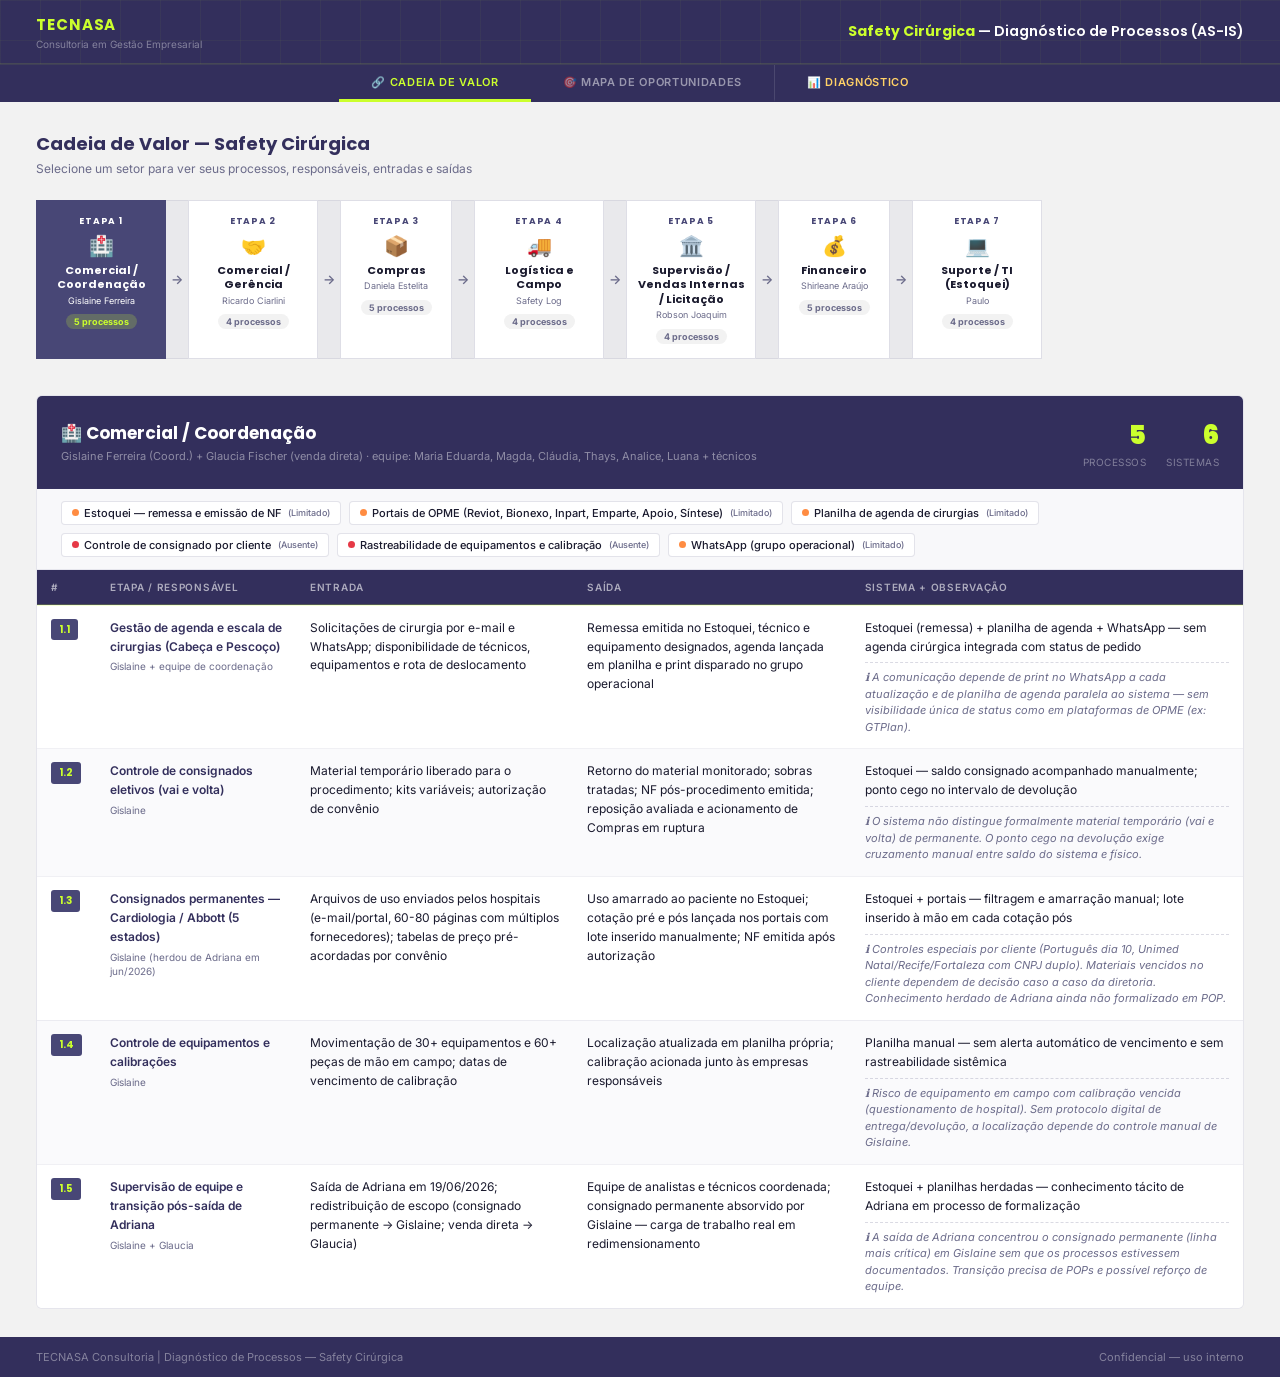
==== commit d6692836: "novo modelo de dashboard" ====
--- a/index.html
+++ b/index.html
@@ -9,750 +9,7 @@
     <link
         href="https://fonts.googleapis.com/css2?family=Poppins:wght@400;600;700;900&family=Inter:wght@400;500;600&display=swap"
         rel="stylesheet">
-    <style>
-        :root {
-            --primary: #1A3E72;
-            --dark: #0F2547;
-            --light: #2563C4;
-            --accent: #00D9FF;
-            --bg: #f0f4f8;
-            --white: #ffffff;
-            --txt: #1a1a2e;
-            --soft: #5a6a80;
-            --ok: #15803D;
-            --warn: #B45309;
-            --high: #C2410C;
-            --crit: #B91C1C;
-        }
-
-        *,
-        *::before,
-        *::after {
-            box-sizing: border-box;
-            margin: 0;
-            padding: 0
-        }
-
-        html {
-            scroll-behavior: smooth
-        }
-
-        body {
-            font-family: 'Inter', sans-serif;
-            background: var(--bg);
-            color: var(--txt);
-            font-size: 13px
-        }
-
-        /* ── HEADER ── */
-        .hdr {
-            background: var(--dark);
-            position: sticky;
-            top: 0;
-            z-index: 200;
-            background-image: linear-gradient(rgba(0, 217, 255, .04) 1px, transparent 1px), linear-gradient(90deg, rgba(0, 217, 255, .04) 1px, transparent 1px);
-            background-size: 40px 40px
-        }
-
-        .hdr-row {
-            display: flex;
-            align-items: center;
-            justify-content: space-between;
-            padding: 13px 36px;
-            border-bottom: 1px solid rgba(0, 217, 255, .12)
-        }
-
-        .brand {
-            font-family: 'Poppins', sans-serif;
-            font-weight: 700;
-            font-size: 15px;
-            color: var(--accent);
-            letter-spacing: .06em
-        }
-
-        .brand-sub {
-            font-size: 10px;
-            color: rgba(255, 255, 255, .4);
-            margin-top: 2px
-        }
-
-        .hdr-title {
-            font-family: 'Poppins', sans-serif;
-            font-weight: 600;
-            font-size: 14px;
-            color: #fff;
-            text-align: center
-        }
-
-        .hdr-title b {
-            color: var(--accent)
-        }
-
-        .hdr-actions {
-            display: flex;
-            gap: 10px
-        }
-
-        .hdr-btn {
-            background: rgba(0, 217, 255, .12);
-            border: 1px solid rgba(0, 217, 255, .25);
-            color: var(--accent);
-            font-family: 'Inter', sans-serif;
-            font-weight: 600;
-            font-size: 11px;
-            letter-spacing: .05em;
-            padding: 6px 14px;
-            border-radius: 4px;
-            cursor: pointer;
-            transition: all .2s
-        }
-
-        .hdr-btn:hover {
-            background: rgba(0, 217, 255, .22)
-        }
-
-        /* ── NAV TABS ── */
-        .sector-nav {
-            display: flex;
-            justify-content: center;
-            align-items: stretch;
-            background: var(--dark);
-            border-top: 1px solid rgba(0, 217, 255, .08);
-            overflow-x: auto;
-            scrollbar-width: none
-        }
-
-        .sector-nav::-webkit-scrollbar {
-            display: none
-        }
-
-        .snav-btn {
-            font-family: 'Inter', sans-serif;
-            font-weight: 600;
-            font-size: 11px;
-            color: rgba(255, 255, 255, .5);
-            background: transparent;
-            border: none;
-            padding: 10px 32px;
-            cursor: pointer;
-            white-space: nowrap;
-            letter-spacing: .06em;
-            text-transform: uppercase;
-            border-bottom: 3px solid transparent;
-            transition: all .2s
-        }
-
-        .snav-btn.active {
-            color: var(--accent);
-            border-bottom-color: var(--accent)
-        }
-
-        .snav-btn:hover {
-            color: rgba(255, 255, 255, .85)
-        }
-
-        /* ── PAGES ── */
-        .sector-page {
-            display: none;
-            padding: 28px 36px
-        }
-
-        .sector-page.active {
-            display: block
-        }
-
-        .pg-title {
-            font-family: 'Poppins', sans-serif;
-            font-weight: 700;
-            font-size: 18px;
-            color: var(--dark);
-            margin-bottom: 4px
-        }
-
-        .pg-sub {
-            font-size: 12px;
-            color: var(--soft);
-            margin-bottom: 24px
-        }
-
-        /* ── CADEIA DE VALOR — nodes clicáveis ── */
-        .cnode-flow {
-            display: flex;
-            align-items: stretch;
-            overflow-x: auto;
-            gap: 0;
-            padding-bottom: 8px;
-            margin-bottom: 28px;
-            scrollbar-width: thin;
-            scrollbar-color: rgba(26, 62, 114, .3) transparent
-        }
-
-        .cnode {
-            flex-shrink: 0;
-            min-width: 112px;
-            max-width: 135px;
-            background: var(--white);
-            border: 1px solid rgba(26, 62, 114, .18);
-            display: flex;
-            flex-direction: column;
-            align-items: center;
-            padding: 14px 10px;
-            cursor: pointer;
-            transition: background .15s, border-color .15s
-        }
-
-        .cnode:hover {
-            background: rgba(26, 62, 114, .05)
-        }
-
-        .cnode.cnode-active {
-            background: var(--primary);
-            border-color: var(--primary)
-        }
-
-        .cnode.cnode-active .cnode-step,
-        .cnode.cnode-active .cnode-name,
-        .cnode.cnode-active .cnode-resp {
-            color: var(--white)
-        }
-
-        .cnode.cnode-active .cnode-count {
-            background: rgba(0, 217, 255, .2);
-            color: var(--accent)
-        }
-
-        .cnode-arrow {
-            flex-shrink: 0;
-            width: 22px;
-            display: flex;
-            align-items: center;
-            justify-content: center;
-            color: var(--soft);
-            font-size: 13px;
-            font-weight: 600;
-            background: rgba(26, 62, 114, .05);
-            border-top: 1px solid rgba(26, 62, 114, .1);
-            border-bottom: 1px solid rgba(26, 62, 114, .1)
-        }
-
-        .cnode-step {
-            font-family: 'Poppins', sans-serif;
-            font-size: 9px;
-            font-weight: 700;
-            color: var(--primary);
-            letter-spacing: .08em;
-            text-transform: uppercase;
-            margin-bottom: 6px
-        }
-
-        .cnode-icon {
-            font-size: 20px;
-            margin-bottom: 6px
-        }
-
-        .cnode-name {
-            font-family: 'Poppins', sans-serif;
-            font-weight: 700;
-            font-size: 11px;
-            color: var(--txt);
-            text-align: center;
-            margin-bottom: 4px
-        }
-
-        .cnode-resp {
-            font-size: 9px;
-            color: var(--soft);
-            text-align: center;
-            margin-bottom: 8px;
-            line-height: 1.3
-        }
-
-        .cnode-count {
-            font-size: 10px;
-            font-weight: 600;
-            color: var(--primary);
-            background: rgba(26, 62, 114, .08);
-            padding: 2px 8px;
-            border-radius: 10px
-        }
-
-        /* ── SETOR DETALHE ── */
-        .sdet-card {
-            background: var(--white);
-            border: 1px solid rgba(26, 62, 114, .12);
-            border-radius: 6px;
-            overflow: hidden
-        }
-
-        .sdet-header {
-            display: grid;
-            grid-template-columns: 1fr auto;
-            gap: 20px;
-            padding: 20px 24px;
-            background: var(--primary);
-            align-items: start
-        }
-
-        .sdet-name {
-            font-family: 'Poppins', sans-serif;
-            font-weight: 700;
-            font-size: 17px;
-            color: #fff;
-            margin-bottom: 4px
-        }
-
-        .sdet-resp {
-            font-size: 11px;
-            color: rgba(255, 255, 255, .65);
-            line-height: 1.5
-        }
-
-        .sdet-stats {
-            display: flex;
-            gap: 16px
-        }
-
-        .sdet-stat {
-            text-align: center
-        }
-
-        .sdet-stat-n {
-            font-family: 'Poppins', sans-serif;
-            font-weight: 900;
-            font-size: 26px;
-            color: var(--accent)
-        }
-
-        .sdet-stat-l {
-            font-size: 9px;
-            color: rgba(255, 255, 255, .5);
-            text-transform: uppercase;
-            letter-spacing: .06em
-        }
-
-        .sdet-sistemas {
-            display: flex;
-            flex-wrap: wrap;
-            gap: 8px;
-            padding: 14px 24px;
-            border-bottom: 1px solid rgba(26, 62, 114, .08);
-            background: rgba(26, 62, 114, .02)
-        }
-
-        /* ── SYS CHIPS ── */
-        .sys-chip {
-            display: flex;
-            align-items: center;
-            gap: 5px;
-            font-size: 11px;
-            color: var(--txt);
-            background: var(--white);
-            border: 1px solid rgba(26, 62, 114, .15);
-            border-radius: 20px;
-            padding: 3px 10px
-        }
-
-        .sys-dot {
-            width: 7px;
-            height: 7px;
-            border-radius: 50%;
-            flex-shrink: 0
-        }
-
-        .sys-dot.ok {
-            background: var(--ok)
-        }
-
-        .sys-dot.lim {
-            background: var(--warn)
-        }
-
-        .sys-dot.aus {
-            background: var(--crit)
-        }
-
-        /* ── PROC TABLE ── */
-        .proc-table {
-            width: 100%;
-            border-collapse: collapse;
-            font-size: 12px
-        }
-
-        .proc-table thead th {
-            background: rgba(26, 62, 114, .06);
-            font-family: 'Inter', sans-serif;
-            font-weight: 600;
-            font-size: 10px;
-            text-transform: uppercase;
-            letter-spacing: .07em;
-            color: var(--primary);
-            padding: 8px 12px;
-            text-align: left;
-            border-bottom: 2px solid rgba(26, 62, 114, .12)
-        }
-
-        .proc-table tbody td {
-            padding: 11px 12px;
-            vertical-align: top;
-            border-bottom: 1px solid rgba(26, 62, 114, .06);
-            line-height: 1.55;
-            color: var(--txt)
-        }
-
-        .proc-table tbody tr:last-child td {
-            border-bottom: none
-        }
-
-        .proc-table tbody tr:hover td {
-            background: rgba(26, 62, 114, .02)
-        }
-
-        .col-num {
-            width: 52px
-        }
-
-        .col-etapa {
-            width: 200px
-        }
-
-        .col-ent,
-        .col-sai {
-            width: 200px
-        }
-
-        .col-sys {
-            width: 260px
-        }
-
-        .proc-num {
-            display: inline-block;
-            font-family: 'Poppins', sans-serif;
-            font-weight: 700;
-            font-size: 11px;
-            color: var(--white);
-            background: var(--primary);
-            padding: 2px 7px;
-            border-radius: 3px
-        }
-
-        .proc-name {
-            font-family: 'Poppins', sans-serif;
-            font-weight: 600;
-            font-size: 12px;
-            color: var(--dark);
-            margin-bottom: 2px
-        }
-
-        .proc-resp {
-            font-size: 10px;
-            color: var(--soft);
-            font-style: italic
-        }
-
-        .proc-obs {
-            margin-top: 6px;
-            padding: 6px 8px;
-            background: rgba(180, 83, 9, .07);
-            border-left: 2px solid var(--warn);
-            border-radius: 0 3px 3px 0;
-            font-size: 10px;
-            color: var(--warn);
-            line-height: 1.5
-        }
-
-        .proc-gap {
-            margin-top: 6px;
-            padding: 6px 8px;
-            background: rgba(185, 28, 28, .07);
-            border-left: 2px solid var(--crit);
-            border-radius: 0 3px 3px 0;
-            font-size: 10px;
-            color: var(--crit);
-            line-height: 1.5
-        }
-
-        /* ── MAPA DE OPORTUNIDADES ── */
-        .mapa-kpis {
-            display: grid;
-            grid-template-columns: repeat(4, 1fr);
-            gap: 14px;
-            margin-bottom: 28px
-        }
-
-        .mapa-kpi {
-            background: var(--white);
-            border: 1px solid rgba(26, 62, 114, .12);
-            border-radius: 6px;
-            padding: 16px 18px;
-            border-left: 3px solid var(--primary)
-        }
-
-        .mapa-kpi-n {
-            font-family: 'Poppins', sans-serif;
-            font-weight: 900;
-            font-size: 28px;
-            margin-bottom: 2px
-        }
-
-        .mapa-kpi-l {
-            font-size: 11px;
-            color: var(--soft)
-        }
-
-        .mop-group {
-            margin-bottom: 28px
-        }
-
-        .mop-group-hdr {
-            display: flex;
-            align-items: center;
-            gap: 10px;
-            margin-bottom: 14px;
-            padding-bottom: 8px;
-            border-bottom: 2px solid currentColor
-        }
-
-        .mop-group-badge {
-            font-family: 'Poppins', sans-serif;
-            font-weight: 700;
-            font-size: 11px;
-            color: #fff;
-            padding: 3px 10px;
-            border-radius: 3px
-        }
-
-        .mop-group-desc {
-            font-size: 11px;
-            color: var(--soft);
-            font-style: italic
-        }
-
-        .mop-group-count {
-            font-size: 11px;
-            font-weight: 600;
-            margin-left: auto
-        }
-
-        .mop-list {
-            display: flex;
-            flex-direction: column;
-            gap: 8px
-        }
-
-        .mop-item {
-            background: var(--white);
-            border: 1px solid rgba(26, 62, 114, .1);
-            border-radius: 6px;
-            overflow: hidden
-        }
-
-        .mop-item-hdr {
-            display: flex;
-            align-items: center;
-            gap: 10px;
-            padding: 12px 16px;
-            cursor: pointer;
-            transition: background .15s;
-            user-select: none
-        }
-
-        .mop-item-hdr:hover {
-            background: rgba(26, 62, 114, .03)
-        }
-
-        .mop-item.open .mop-item-hdr {
-            border-bottom: 1px solid rgba(26, 62, 114, .08)
-        }
-
-        .mop-setor-badge {
-            font-size: 10px;
-            font-weight: 600;
-            color: var(--primary);
-            background: rgba(26, 62, 114, .08);
-            border-radius: 3px;
-            padding: 2px 7px;
-            white-space: nowrap
-        }
-
-        .mop-proc-name {
-            font-family: 'Poppins', sans-serif;
-            font-weight: 600;
-            font-size: 12px;
-            color: var(--dark);
-            flex: 1
-        }
-
-        .mop-item-right {
-            display: flex;
-            align-items: center;
-            gap: 8px
-        }
-
-        .mop-impacto,
-        .mop-complex {
-            font-size: 10px;
-            font-weight: 600;
-            padding: 2px 8px;
-            border-radius: 10px
-        }
-
-        .mop-chevron {
-            font-size: 12px;
-            color: var(--soft);
-            transition: transform .25s
-        }
-
-        .mop-item.open .mop-chevron {
-            transform: rotate(180deg)
-        }
-
-        .mop-detail {
-            display: none;
-            padding: 16px;
-            background: rgba(26, 62, 114, .01)
-        }
-
-        .mop-item.open .mop-detail {
-            display: block
-        }
-
-        .mop-detail-grid {
-            display: grid;
-            grid-template-columns: 1fr 1fr;
-            gap: 16px;
-            margin-bottom: 14px
-        }
-
-        .mop-det-lbl {
-            font-size: 9px;
-            font-weight: 700;
-            color: var(--soft);
-            text-transform: uppercase;
-            letter-spacing: .07em;
-            margin-bottom: 4px
-        }
-
-        .mop-det-txt {
-            font-size: 12px;
-            color: var(--txt);
-            line-height: 1.65
-        }
-
-        .mop-just {
-            background: rgba(0, 217, 255, .07);
-            border-left: 2px solid var(--accent);
-            padding: 8px 10px;
-            border-radius: 0 3px 3px 0;
-            font-style: italic;
-            font-size: 11px;
-            color: var(--soft)
-        }
-
-        .mop-det-footer {
-            display: flex;
-            gap: 14px;
-            padding-top: 14px;
-            border-top: 1px solid rgba(26, 62, 114, .08)
-        }
-
-        .roi-tag {
-            font-size: 10px;
-            font-weight: 600;
-            padding: 3px 9px;
-            border-radius: 10px
-        }
-
-        /* ── FOOTER ── */
-        footer {
-            background: var(--dark);
-            padding: 13px 36px;
-            display: flex;
-            justify-content: space-between;
-            align-items: center
-        }
-
-        .ft {
-            font-family: 'Inter', sans-serif;
-            font-size: 11px;
-            color: rgba(255, 255, 255, .4)
-        }
-
-        /* ── MODAL ── */
-        .modal-ov {
-            display: none;
-            position: fixed;
-            inset: 0;
-            background: rgba(15, 37, 71, .65);
-            z-index: 999;
-            align-items: center;
-            justify-content: center
-        }
-
-        .modal-ov.open {
-            display: flex
-        }
-
-        .modal {
-            background: var(--white);
-            border-radius: 6px;
-            padding: 28px;
-            max-width: 460px;
-            width: 90%
-        }
-
-        .modal-t {
-            font-family: 'Poppins', sans-serif;
-            font-weight: 700;
-            font-size: 17px;
-            color: var(--dark);
-            margin-bottom: 12px
-        }
-
-        .modal-b {
-            font-family: 'Inter', sans-serif;
-            font-size: 13px;
-            color: var(--txt);
-            line-height: 1.7;
-            margin-bottom: 18px
-        }
-
-        .modal-btn {
-            background: var(--primary);
-            color: #fff;
-            border: none;
-            border-radius: 4px;
-            padding: 9px 22px;
-            font-family: 'Inter', sans-serif;
-            font-weight: 600;
-            font-size: 13px;
-            cursor: pointer
-        }
-
-        /* ── RESPONSIVE ── */
-        @media(max-width:900px) {
-            .mapa-kpis {
-                grid-template-columns: repeat(2, 1fr)
-            }
-
-            .mop-detail-grid {
-                grid-template-columns: 1fr
-            }
-
-            .mop-item-right {
-                flex-direction: column;
-                align-items: flex-end;
-                gap: 6px
-            }
-
-            .sdet-header {
-                grid-template-columns: 1fr
-            }
-
-            .hdr-title {
-                display: none
-            }
-        }
-    </style>
+    <link rel="stylesheet" href="css/style.css">
 </head>
 
 <body>
@@ -766,9 +23,6 @@
             <div class="hdr-title">
                 <b>Safety Cirúrgica</b> — Diagnóstico de Processos (AS-IS)
             </div>
-            <div class="hdr-actions">
-                <button class="hdr-btn" onclick="openModal()">⬇ Exportar PDF</button>
-            </div>
         </div>
         <nav class="sector-nav" id="sector-nav"></nav>
     </header>
@@ -777,695 +31,12 @@
 
     <footer>
         <div class="ft">TECNASA Consultoria | Diagnóstico de Processos — Safety Cirúrgica</div>
-        <div class="ft" id="gen-date"></div>
         <div class="ft">Confidencial — uso interno</div>
     </footer>
 
-    <div class="modal-ov" id="mo">
-        <div class="modal">
-            <div class="modal-t">Exportar Relatório</div>
-            <div class="modal-b">
-                Para salvar como PDF:<br><br>
-                1. Pressione <strong>Ctrl+P</strong> (Win) / <strong>Cmd+P</strong> (Mac)<br>
-                2. Selecione <strong>Salvar como PDF</strong><br>
-                3. Configure para <strong>Paisagem</strong> e margens <strong>Mínimas</strong><br>
-                4. Clique em Salvar<br><br>
-                <em>Recomendado: exportar uma aba por vez.</em>
-            </div>
-            <button class="modal-btn" onclick="closeModal()">Entendido</button>
-        </div>
-    </div>
-
-    <script>
-        /* ══════════════════════════════════════════════════════════════
-           DATA — SAFETY CIRÚRGICA
-           Fonte: transcrições de entrevistas (mai–jul/2026)
-           Consultoria: TECNASA
-        ══════════════════════════════════════════════════════════════ */
-
-        const CADEIA = [
-
-            /* ── 1. COORDENAÇÃO COMERCIAL (GISLAINE) ── */
-            {
-                id: 'coord', nome: 'Coord. Comercial', icon: '🗂️',
-                responsavel: 'Gislaine Ferreira (Coord.) · Equipe: Duda, Magda, Cláudia, Gabriel, Thays, Analice',
-                sistemas: [
-                    { n: 'Estoquei (ERP)', e: 'lim' },
-                    { n: 'Planilha de Agenda (Excel)', e: 'lim' },
-                    { n: 'Portais OPME (Reviot, Bionexo, Inpart…)', e: 'lim' },
-                    { n: 'WhatsApp (grupos operacionais)', e: 'lim' },
-                    { n: 'Safety Log (logística)', e: 'ok' }
-                ],
-                processos: [
-                    {
-                        num: '1.1', nome: 'Gestão de Agenda e Escala de Cirurgias',
-                        resp: 'Gislaine + Magda (lançamento)',
-                        entrada: 'Solicitações de cirurgia por e-mail e WhatsApp de hospitais e representantes externos',
-                        saida: 'Planilha de agenda atualizada; print disparado no grupo WhatsApp operacional; remessa emitida no Estoquei; material liberado para Safety Log',
-                        sistema: 'Estoquei (emissão de remessa) + Excel (agenda) + WhatsApp (comunicação)',
-                        obs: 'ℹ Gislaine opera de 6h até a noite. Qualquer alteração (suspensão, cancelamento, mudança de horário) gera novo print e novo disparo. Conhecimento de equipamentos e peças de mão (30+ equip., 60+ peças) está majoritariamente memorizado por ela.',
-                        gap: '⚠ Gap de mercado: sistemas OPME (GTPlan) centralizam agenda com status em tempo real — eliminariam o modelo de print no WhatsApp.'
-                    },
-                    {
-                        num: '1.2', nome: 'Controle de Consignados Eletivos (CCP)',
-                        resp: 'Gislaine',
-                        entrada: 'Comunicado de uso pós-procedimento do hospital (e-mail ou WhatsApp)',
-                        saida: 'Uso amarrado ao paciente no Estoquei; saldo atualizado; NF emitida e enviada ao cliente; reposição avaliada e nova remessa emitida quando necessário',
-                        sistema: 'Estoquei (100% via sistema desde jun/2026)',
-                        obs: 'ℹ Ponto cego identificado: no intervalo entre a saída do material para o hospital e o retorno físico, o sistema perde a rastreabilidade do item.'
-                    },
-                    {
-                        num: '1.3', nome: 'Controle de Consignados Permanentes (Cardiologia/Abbott)',
-                        resp: 'Gislaine (herdou de Adriana em jun/2026) · 5 estados: PE, RN, CE, PB, AL',
-                        entrada: 'Arquivos de uso enviados pelos hospitais (e-mail, portais, WhatsApp) — chegam misturados com outros fornecedores (60-80 pág.)',
-                        saida: 'Itens filtrados; uso amarrado ao paciente no Estoquei; cotação pré ou pós lançada nos portais; NF emitida e enviada',
-                        sistema: 'Estoquei + portais hospitalares (Reviot, Bionexo, Inpart, Emparte, Síntese, Apoio)',
-                        obs: 'ℹ Controles especiais: Português (envio dia 10/mês), Unimed Natal (só e-mail), Unimed Fortaleza (CNPJ duplo + estoque físico), Unimed Recife (arquivo filtrado). Lote não exporta no formato dos portais — inserção manual em cada cotação pós.',
-                        gap: '⚠ Lote não exporta no formato dos portais — pendência Estoquei #3 (Fase 1 crítica).'
-                    },
-                    {
-                        num: '1.4', nome: 'Controle de Equipamentos e Calibrações',
-                        resp: 'Gislaine',
-                        entrada: 'Movimentação de equipamentos em campo (30+ equipamentos, 60+ peças de mão)',
-                        saida: 'Planilha de localização atualizada; calibrações monitoradas; protocolo de entrega/devolução emitido para técnico',
-                        sistema: 'Planilha Excel própria (sem integração com Estoquei)',
-                        obs: 'ℹ Calibração anual por equipamento — datas monitoradas manualmente sem alerta automático. Risco de equipamento em campo com calibração vencida.'
-                    },
-                    {
-                        num: '1.5', nome: 'Rastreabilidade PB — Cirurgia Geral',
-                        resp: 'Cláudia (operação) · Gislaine (supervisão)',
-                        entrada: 'Portal Unimed JP — cotações abertas diariamente',
-                        saida: 'Cotação respondida no portal; registro na planilha de rastreabilidade; autorização comunicada ao gerente Lauro/representante',
-                        sistema: 'Portal Unimed JP + planilha Excel (2 abas: Cotações e Autorizações)',
-                        obs: 'ℹ Volume: ~1.838 cotações desde nov/2024. 305 autorizações sem status definido atualmente — risco de perder cirurgias agendadas sem acompanhamento.'
-                    },
-                    {
-                        num: '1.6', nome: 'Fechamento de Comissões',
-                        resp: 'Gislaine (relatório de vendas) → Shirleane (cálculo)',
-                        entrada: 'Relatório de vendas extraído do Estoquei por representante',
-                        saida: 'Relatório enviado ao financeiro; comissão da empresa Meta conferida e encaminhada para aprovação de Thulio',
-                        sistema: 'Estoquei (extração) + Excel (organização por representante)',
-                        obs: 'ℹ Carteira de representantes ampliada pós-saída de Adriana (jun/2026). Comissão é calculada sobre o valor recebido, não sobre o faturado — exige cruzamento com financeiro.'
-                    }
-                ]
-            },
-
-            /* ── 2. COMERCIAL EXTERNO (GERÊNCIA) ── */
-            {
-                id: 'comercial', nome: 'Comercial — Gerência', icon: '💼',
-                responsavel: 'Ricardo Ciarlini · Edilma Paes · Lauro Ferreira · Roberto de Barros',
-                sistemas: [
-                    { n: 'Estoquei (relatórios)', e: 'lim' },
-                    { n: 'WhatsApp (grupos por estado)', e: 'lim' },
-                    { n: 'CRM / carteira de clientes', e: 'aus' },
-                    { n: 'V Expense (despesas)', e: 'ok' }
-                ],
-                processos: [
-                    {
-                        num: '2.1', nome: 'Gestão de Representantes Externos (PJ)',
-                        resp: 'Ricardo + Edilma (Cardiologia/TAVI) · Lauro (Cirurgia Geral/PB)',
-                        entrada: 'Relatórios de uso, pendências de consignado e inadimplência por representante',
-                        saida: 'Feedback individual ao representante; ações comerciais definidas; plano de ação da semana',
-                        sistema: 'Estoquei (acesso direto ao relatório) + WhatsApp + reuniões quinzenais recém-implementadas',
-                        obs: 'ℹ Representantes são PJ sem exclusividade — cuidado no trato para não configurar vínculo. Empresa está na 3ª turma de representantes em Recife desde ago/2025. Alta rotatividade compromete o relacionamento médico.',
-                        gap: '⚠ Ausência de CRM: carteira controlada por memória dos gerentes. Edilma criou planilha de mapeamento de clientes com adesão praticamente nula pelos representantes.'
-                    },
-                    {
-                        num: '2.2', nome: 'Acompanhamento de Consignados e Inadimplência',
-                        resp: 'Ricardo + Edilma · coordenação com financeiro (Alan)',
-                        entrada: 'Relatório de inadimplência do financeiro (Alan) e relatório de consignado do Estoquei',
-                        saida: 'Ação de cobrança definida; representante acionado; prazo negociado',
-                        sistema: 'Estoquei (relatório direto)',
-                        obs: 'ℹ 95% das pendências de inadimplência são resolvidas exclusivamente pelo financeiro — o comercial engajou pouco historicamente. Melhora recente identificada com início dos ritos de reunião (jul/2026).'
-                    },
-                    {
-                        num: '2.3', nome: 'Ritos de Reunião (implantados pela Tecnasa)',
-                        resp: 'Thulio (semanal com gestores) · Gerentes (quinzenal com representantes) · 1-para-1 quinzenal',
-                        entrada: 'Dados de resultado, inadimplência, consignado e oportunidades do período',
-                        saida: 'Plano de ação semanal; compromissos individuais por representante; feedbacks documentados',
-                        sistema: 'WhatsApp (atual) — Microsoft Teams em implantação (decisão da reunião semestral jul/2026)',
-                        obs: 'ℹ Primeira reunião semestral realizada em jul/2026. Crescimento de 37% em reais comparando 5 meses de 2025 com 6 meses de 2026. Pautas definidas: inadimplência, consignados e oportunidades.'
-                    },
-                    {
-                        num: '2.4', nome: 'Convencimento Técnico Médico (Linha Abbott/Coronária)',
-                        resp: 'Ricardo (maior domínio técnico em Coronária/CRM)',
-                        entrada: 'Autorização de cotação ou indicação de procedimento pelo médico',
-                        saida: 'Médico convencido a usar o material consignado da Safety; data de cirurgia confirmada ao backoffice',
-                        sistema: 'Sem sistema — processo 100% relacional',
-                        obs: 'ℹ 90% do negócio Abbott é em caráter de consignação. Sucesso depende fortemente da capacidade pessoal de Ricardo e dos representantes — risco de concentração de conhecimento técnico.'
-                    }
-                ]
-            },
-
-            /* ── 3. VENDAS INTERNAS / SUPERVISÃO ── */
-            {
-                id: 'vendas', nome: 'Vendas Internas', icon: '🏢',
-                responsavel: 'Robson Joaquim (Supervisor Adm.) · Analice Aucélia (Licitação)',
-                sistemas: [
-                    { n: 'Estoquei (cotação e faturamento)', e: 'ok' },
-                    { n: 'Portais OPME (Síntese, Bionexo, Apoio)', e: 'lim' },
-                    { n: 'Força de Vendas / CRM', e: 'aus' }
-                ],
-                processos: [
-                    {
-                        num: '3.1', nome: 'Monitoramento e Cotação em Portais',
-                        resp: 'Robson',
-                        entrada: 'Portais Síntese, Bionexo e Apoio Cotações — verificação diária ao chegar',
-                        saida: 'Cotação respondida no portal; NF emitida do início ao fim por Robson sem depender de outra área',
-                        sistema: 'Estoquei (faturamento completo) + portais OPME',
-                        obs: 'ℹ Robson realiza o ciclo completo sozinho: cotação → venda → faturamento. Foco em linha Abbott/Hemodinâmica (acessórios de grande volume direto). Recentemente passou a realizar visitas externas a clientes.'
-                    },
-                    {
-                        num: '3.2', nome: 'Compras e Importação da Linha Hemodinâmica',
-                        resp: 'Robson',
-                        entrada: 'Demanda de venda direta identificada nos portais; ruptura de item específico',
-                        saida: 'Pedido fechado com fornecedor nacional ou internacional; mercadoria em trânsito monitorada',
-                        sistema: 'Compra sob demanda — sem cobertura longa de estoque (modelo "chegou, saiu")',
-                        obs: 'ℹ Robson tem autonomia para aprovar compras destinadas a venda direta sem aprovação de Thulio. Realizou 3 importações em 2025, nenhuma em 2026. Cargo de Supervisor sem liderados — escopo em formalização pela Tecnasa.',
-                        gap: '⚠ Ausência de indicadores de performance — Robson afirmou desejar ser cobrado por métricas, mas hoje não existe nenhum parâmetro formal.'
-                    },
-                    {
-                        num: '3.3', nome: 'Licitações',
-                        resp: 'Analice Aucélia (execução) · Robson (supervisão e implantação)',
-                        entrada: 'Edital identificado e aprovado para participação',
-                        saida: 'Proposta montada e enviada; resultado acompanhado; pós-ganho documentado e faturado',
-                        sistema: 'Processo implantado por Robson — POP em elaboração pela Tecnasa',
-                        obs: 'ℹ Volume de licitações atual é baixo. Analice executa seguindo o processo de Robson, sem documentação formal ainda.'
-                    }
-                ]
-            },
-
-            /* ── 4. COMPRAS ── */
-            {
-                id: 'compras', nome: 'Compras', icon: '📦',
-                responsavel: 'Daniela Estelita (42 fornecedores) · Wilton (assistente — assume ago/2026)',
-                sistemas: [
-                    { n: 'Estoquei (análise de estoque)', e: 'lim' },
-                    { n: 'Excel (sugestão de compra)', e: 'lim' },
-                    { n: 'Agenda física (pedidos em trânsito)', e: 'lim' },
-                    { n: 'Templates Medtronic/Abbott', e: 'lim' },
-                    { n: 'Sugestão automática de compra', e: 'aus' }
-                ],
-                processos: [
-                    {
-                        num: '4.1', nome: 'Análise de Estoque e Sugestão de Compra',
-                        resp: 'Daniela',
-                        entrada: 'Relatório de análise de estoque do Estoquei (qualidade considerada baixa) + base exportada para Excel',
-                        saida: 'Sugestão de compra calculada manualmente por fornecedor (cobertura: 60-90 dias padrão; 4-6 meses Medtronic)',
-                        sistema: 'Estoquei (extração) + Excel (recálculo manual da média de saída de 4-6 meses)',
-                        obs: 'ℹ 42 fornecedores ativos (35 OPME + 7 material de consumo). Daniela divide os fornecedores em grupos semanais para distribuir a carga. Recálculo manual consome ~2-3h por ciclo.',
-                        gap: '⚠ Divergência crítica confirmada: bases Safety Cirúrgica e Safety Log completamente dessincronizadas. Nunca foi feito inventário na base da Safety desde a entrada de Daniela (1 ano e 5 meses). Pré-requisito para qualquer automação futura.'
-                    },
-                    {
-                        num: '4.2', nome: 'Pedido para Fornecedores com Template (Medtronic/Abbott)',
-                        resp: 'Daniela',
-                        entrada: 'Sugestão de compra calculada; conversão de código Safety → código do fornecedor via planilha base',
-                        saida: 'Template preenchido com sellout, estoque, pedido e forecast; enviado ao fornecedor (2-3 pedidos/mês à Medtronic)',
-                        sistema: 'Template Excel do fornecedor — preenchimento 100% manual (2-3h por pedido da Medtronic, 300+ itens)',
-                        gap: '⚠ Gap de mercado: integração ERP-fornecedor eliminaria o preenchimento manual de templates — candidato prioritário de automação.'
-                    },
-                    {
-                        num: '4.3', nome: 'Acompanhamento de Pedidos em Trânsito',
-                        resp: 'Daniela',
-                        entrada: 'Pedido fechado com fornecedor (data prevista de faturamento e entrega acordada)',
-                        saida: 'Mercadoria recebida, conferida e com NF lançada no Estoquei; nota liberada para pagamento no financeiro',
-                        sistema: 'Agenda física (caderno/pasta) — sem controle sistêmico de pedidos em trânsito',
-                        obs: 'ℹ Problema recorrente: Safety Log recebe carga e demora para avisar Compras e dar entrada. Nota do dia 22 encontrada sem entrada uma semana depois. Necessário: aviso imediato de chegada + prazo máximo de 24-48h para entrada no sistema.',
-                        gap: '⚠ Sem vínculo pedido-NF no Estoquei — divergências de quantidade e preço passam despercebidas.'
-                    }
-                ]
-            },
-
-            /* ── 5. FINANCEIRO ── */
-            {
-                id: 'financeiro', nome: 'Financeiro', icon: '💰',
-                responsavel: 'Shirleane Araújo (Analista) · Alan (Auxiliar) · Meta Contábil (contabilidade/DP — terceirizada)',
-                sistemas: [
-                    { n: 'Estoquei (financeiro)', e: 'lim' },
-                    { n: 'Planilha Excel (controle paralelo)', e: 'lim' },
-                    { n: 'V Expense (despesas de viagem)', e: 'ok' },
-                    { n: 'Integração bancária automática', e: 'aus' },
-                    { n: 'Cálculo automático de comissões', e: 'aus' }
-                ],
-                processos: [
-                    {
-                        num: '5.1', nome: 'Contas a Pagar',
-                        resp: 'Shirleane',
-                        entrada: 'NFs de fornecedores (entrada automática via Estoquei); despesas internas (lançamento manual)',
-                        saida: 'Pagamento executado; baixa realizada no sistema; fluxo de caixa atualizado',
-                        sistema: 'Estoquei + planilha própria de fluxo de caixa (provisionamento manual a pedido de Thulio)',
-                        obs: 'ℹ Alçada de aprovação: Shirleane precisa de Thulio para qualquer pagamento, independente do valor — sem limite formalizado.'
-                    },
-                    {
-                        num: '5.2', nome: 'Conciliação Bancária',
-                        resp: 'Shirleane + Alan',
-                        entrada: 'Extrato bancário + relatório de baixas do Estoquei',
-                        saida: 'Conciliação do dia fechada; divergências registradas',
-                        sistema: 'Comparação manual entre duas telas (extrato e Estoquei)',
-                        obs: 'ℹ Workaround crítico: baixas parciais não aparecem no relatório diário do Estoquei. Para compensações de notas duplicadas, Shirleane lança com data de sábado/domingo para não sujar o relatório.',
-                        gap: '⚠ Pendência Estoquei #1 (Fase 1): corrigir baixa parcial e adicionar campo tipo de lançamento — elimina o workaround de datas de fim de semana.'
-                    },
-                    {
-                        num: '5.3', nome: 'Cobrança de Inadimplência',
-                        resp: 'Alan (execução principal) · Gerentes comerciais (suporte)',
-                        entrada: 'Títulos vencidos identificados na planilha de controle',
-                        saida: 'Cliente contatado; prazo renegociado ou escalado ao gerente; baixa realizada após pagamento',
-                        sistema: 'Planilha Excel de controle + WhatsApp (cobrança ativa)',
-                        obs: 'ℹ 30-40% do tempo diário de Alan vai para suporte informal via WhatsApp (representantes pedindo ajuda com notas, boletos, devoluções, aplicativos) — atividade não documentada. Melhora recente no engajamento do comercial com início dos ritos de reunião.',
-                        gap: '⚠ 95% das pendências historicamente resolvidas só pelo financeiro. Régua de cobrança estruturada em implantação: D+0 (lembrete) → D+7 (cobrança Alan) → D+15 (gerente) → D+30 (Thulio).'
-                    },
-                    {
-                        num: '5.4', nome: 'Fechamento de Comissões',
-                        resp: 'Shirleane',
-                        entrada: 'Relatório de vendas das coordenadoras + devolutiva de pagamentos do Estoquei',
-                        saida: 'Comissão calculada por representante (2% sobre recebido); paga até dia 10',
-                        sistema: 'Cruzamento manual nota por nota entre relatório do sistema e planilha de controle (duas telas)',
-                        obs: 'ℹ Maior consumo de tempo do setor: Shirleane passa horas cruzando manualmente. Agravante: algumas notas saem sem nome do representante mesmo com bloqueio configurado.',
-                        gap: '⚠ Pendência Estoquei #2 e #7: corrigir vínculo de representante e automatizar cálculo de comissão sobre baixas financeiras.'
-                    },
-                    {
-                        num: '5.5', nome: 'Gestão de Viagens e Despesas (Alan)',
-                        resp: 'Alan',
-                        entrada: 'Solicitação de viagem de representante ou gerente',
-                        saida: 'Passagem, hotel e locação cotados e reservados; despesas do V Expense revisadas e aprovadas',
-                        sistema: 'V Expense (app de despesas dos representantes) + busca manual de cotações',
-                        obs: 'ℹ Problema recorrente: reservas solicitadas em cima da hora encarecem passagens e locações. Política de antecedência mínima de 10 dias em formalização.'
-                    }
-                ]
-            },
-
-            /* ── 6. LOGÍSTICA / TÉCNICOS ── */
-            {
-                id: 'logistica', nome: 'Logística e Técnicos', icon: '🚚',
-                responsavel: 'Safety Log (logística) · Alexandre, Fernanda, Wellen (Enfermeiros de campo) · Meta Representações (freelancers CCP)',
-                sistemas: [
-                    { n: 'Estoquei (remessa e rastreio)', e: 'lim' },
-                    { n: 'Protocolo físico/WhatsApp (entrega)', e: 'lim' },
-                    { n: 'Protocolo digital de equipamentos', e: 'aus' },
-                    { n: 'Rastreio RFID/código de barras', e: 'aus' }
-                ],
-                processos: [
-                    {
-                        num: '6.1', nome: 'Entrega de Material Cirúrgico',
-                        resp: 'Safety Log (entrega) · Técnico de campo (acompanhamento)',
-                        entrada: 'Remessa liberada no Estoquei por Gislaine; rota planejada pela coordenação',
-                        saida: 'Material entregue no hospital; protocolo de entrega enviado via WhatsApp; técnico presente no procedimento',
-                        sistema: 'Estoquei (rastreio até saída) + protocolo físico/WhatsApp',
-                        obs: 'ℹ Técnicos acumulam logística + atendimento cirúrgico: retornos de Caruaru às 2h para cirurgias às 6h. Risco de segurança e qualidade — avaliação de logístico dedicado em andamento.',
-                        gap: '⚠ Ponto cego: sistema perde rastreabilidade do equipamento no intervalo entre saída para o hospital e retorno físico.'
-                    },
-                    {
-                        num: '6.2', nome: 'Recolhimento e Transferência Pós-Cirurgia',
-                        resp: 'Safety Log · Técnico de campo',
-                        entrada: 'Procedimento concluído; comunicação ao técnico ou logística para recolhimento',
-                        saida: 'Material recolhido; transferido para outro hospital ou devolvido à Safety',
-                        sistema: 'WhatsApp (coordenação) + protocolo físico',
-                        obs: 'ℹ SLA formal de comunicação entre Safety Log e áreas internas em implantação — hoje aviso de chegada de mercadoria depende de verificação pessoal de Daniela.'
-                    },
-                    {
-                        num: '6.3', nome: 'Gestão de Técnicos e Auxílios',
-                        resp: 'Gislaine (coordenação) · Thulio (aprovações)',
-                        entrada: 'Demandas dos técnicos (férias, faltas, auxílios, escala de final de semana)',
-                        saida: 'Demanda atendida; auxílio processado; escala ajustada',
-                        sistema: 'WhatsApp + decisão informal',
-                        obs: 'ℹ Auxílio combustível (R$500) e alimentação (R$500) defasados frente ao custo real de deslocamento. Contrato Meta Representações: 10% sobre realizado — herdado do início da empresa, sem revisão.'
-                    }
-                ]
-            }
-        ];
-
-        /* ══════════════════════════════════════════════════════════════
-           OPORTUNIDADES — MAPA
-        ══════════════════════════════════════════════════════════════ */
-        const OPORTUNIDADES = [
-
-            /* ── COORD. COMERCIAL ── */
-            {
-                id: 'op01', setor: 'Coord. Comercial', icone: '🗂️',
-                processo: 'Exportação de lote nos portais hospitalares',
-                problema: 'O Estoquei não exporta o lote no formato aceito pelos portais de cotação. A equipe insere o lote manualmente em cada cotação pós-procedimento — dezenas de vezes por semana.',
-                iniciativa: 'Correção no Estoquei (Fase 1 — Pendência #3): exportar lote já no formato alfanumérico exigido pelos portais, eliminando a inserção manual.',
-                beneficios: 'Eliminação de horas semanais de trabalho manual repetitivo; redução de erros de lote; faturamento mais rápido.',
-                roi: ['Operacional', 'Financeiro'],
-                justificativa: 'Pendência técnica do sistema — não requer mudança de processo. É a terceira correção mais urgente da lista de pendências do Estoquei e tem impacto direto no dia a dia de Gislaine e equipe.',
-                impacto: 'Alto', complexidade: 'Baixa',
-                dependencias: 'Abertura de chamado formal com Paulo (Estoquei) — pode ser iniciada imediatamente.'
-            },
-            {
-                id: 'op02', setor: 'Coord. Comercial', icone: '🗂️',
-                processo: 'Rastreabilidade de equipamentos e calibrações',
-                problema: 'Controle de localização de 30+ equipamentos e 60+ peças de mão feito em planilha manual sem alerta de calibração. Ponto cego no intervalo entre saída para o hospital e retorno físico.',
-                iniciativa: 'Implementar protocolo digital de entrega/devolução no Estoquei (vínculo técnico-equipamento-hospital-data) e alerta automático de calibração com 60 dias de antecedência.',
-                beneficios: 'Eliminação do ponto cego de rastreabilidade; redução do risco de equipamento vencido em campo; protocolo auditável.',
-                roi: ['Operacional', 'Estratégico'],
-                justificativa: 'Gislaine controla manualmente mais de 90 itens em campo com planilha própria. A digitalização elimina o risco de extravios e questionamentos hospitalares por calibração vencida.',
-                impacto: 'Alto', complexidade: 'Média',
-                dependencias: 'Desenvolvimento no Estoquei (Fase 2 — Pendências #8 e #9).'
-            },
-            {
-                id: 'op03', setor: 'Coord. Comercial', icone: '🗂️',
-                processo: 'Redistribuição de escopo pós-Adriana',
-                problema: 'Gislaine absorveu 3 blocos de processo de Adriana (consignados permanentes 5 estados, comissões e controles especiais) sem redução de carga. Hoje coordena 10 pessoas, 5 estados, 7 portais e 7 blocos de processo.',
-                iniciativa: 'Avaliar e formalizar a redistribuição de escopo entre Gislaine e Glaucia. Mapear a carga real e ajustar equipe ou processos conforme necessário.',
-                beneficios: 'Redução do risco operacional de acúmulo em uma única pessoa; sustentabilidade do modelo de operação.',
-                roi: ['Operacional', 'Estratégico'],
-                justificativa: 'Situação temporária que se tornará permanente sem ação. O mapeamento AS-IS já revelou o volume real — agora é necessária a decisão de estrutura.',
-                impacto: 'Alto', complexidade: 'Média',
-                dependencias: 'POPs e controle de consignado implementados no Estoquei como pré-requisito.'
-            },
-
-            /* ── COMERCIAL ── */
-            {
-                id: 'op04', setor: 'Comercial — Gerência', icone: '💼',
-                processo: 'CRM e gestão de carteira de clientes',
-                problema: 'Não existe CRM. Carteira controlada por memória dos gerentes. Edilma criou planilha de mapeamento com adesão praticamente nula pelos representantes (precisam preencher fora do fluxo de trabalho).',
-                iniciativa: 'Implantar módulo de CRM no Estoquei (Fase 3 — Pendência #12): registro de clientes por representante, alerta de inatividade, visibilidade de pipeline e registro de visitas.',
-                beneficios: 'Visibilidade real da carteira; cobrança objetiva de positivação; histórico de relacionamento médico mesmo com troca de representante.',
-                roi: ['Comercial', 'Estratégico'],
-                justificativa: 'O cliente é da Safety, não do representante (sem exclusividade contratual). Um CRM garante que o relacionamento médico seja institucional, não pessoal — reduzindo o impacto da alta rotatividade de representantes.',
-                impacto: 'Alto', complexidade: 'Média',
-                dependencias: 'Carteira formalizada pelos gerentes; módulo de CRM no Estoquei.'
-            },
-            {
-                id: 'op05', setor: 'Comercial — Gerência', icone: '💼',
-                processo: 'Esquema de incentivo para representantes PJ',
-                problema: 'Representantes PJ sem exclusividade contratual resistem a planejamento de trabalho compartilhado. Cobrança direta gera conflito. A Safety está na 3ª turma de representantes em Recife desde ago/2025.',
-                iniciativa: 'Implementar Trade Marketing: campanhas de sell-out por linha, bonificação variável por meta atingida, premiação por positivação de carteira — engajamento via incentivo, não via coerção.',
-                beneficios: 'Maior engajamento de representantes; redução de rotatividade; aumento de volume por representante.',
-                roi: ['Comercial', 'Financeiro'],
-                justificativa: 'Decisão tomada na 1ª reunião semestral (jul/2026). É o caminho identificado pela gestão para engajar representantes PJ sem exclusividade dentro dos limites legais.',
-                impacto: 'Alto', complexidade: 'Média',
-                dependencias: 'Política de metas por representante definida; carteira formalizada.'
-            },
-
-            /* ── COMPRAS ── */
-            {
-                id: 'op06', setor: 'Compras', icone: '📦',
-                processo: 'Inventário e conciliação das bases Safety × Safety Log',
-                problema: 'Divergência confirmada por Daniela: bases completamente dessincronizadas. Ex: Safety Cirúrgica: 0 unidades de produto Abbott; Safety Log: 16 unidades do mesmo produto. Nunca foi feito inventário na base da Safety Cirúrgica em 1 ano e 5 meses.',
-                iniciativa: 'Realizar inventário físico na base da Safety Cirúrgica e conciliar com a Safety Log. Criar processo formal de atualização da base da Cirúrgica após cada inventário da Log.',
-                beneficios: 'Sugestões de compra baseadas em dados reais; eliminação de compras desnecessárias; visibilidade real do consignado em cliente.',
-                roi: ['Operacional', 'Financeiro'],
-                justificativa: 'Pré-requisito obrigatório para qualquer automação de compra. Sugestão automática baseada em dados incorretos é pior do que cálculo manual — o erro fica invisível.',
-                impacto: 'Alto', complexidade: 'Baixa',
-                dependencias: 'Acesso de Daniela ao sistema da Safety Log; coordenação com Bruno/Olavo.'
-            },
-            {
-                id: 'op07', setor: 'Compras', icone: '📦',
-                processo: 'Sugestão automática de compra por SKU',
-                problema: 'Daniela recalcula manualmente em Excel a sugestão de compra para 42 fornecedores — aproximadamente 2-3h por ciclo. Sem parâmetros no sistema, qualquer automação futura será imprecisa.',
-                iniciativa: 'Parametrizar estoque mínimo, ponto de pedido e lead time por SKU no Estoquei (Pendência #6). Após inventário conciliado, ativar sugestão automática (Pendência #10): sistema alerta Daniela quando SKU atinge o ponto crítico.',
-                beneficios: 'Eliminação do recálculo manual; compras baseadas em dados reais; liberação de Daniela para negociação estratégica.',
-                roi: ['Operacional', 'Financeiro'],
-                justificativa: 'Daniela já demonstra capacidade analítica e de negociação — o gargalo é o tempo gasto em recálculo manual que um sistema resolve em segundos.',
-                impacto: 'Alto', complexidade: 'Média',
-                dependencias: 'Inventário conciliado (op06) + parâmetros cadastrados no Estoquei (Pendência #6).'
-            },
-
-            /* ── FINANCEIRO ── */
-            {
-                id: 'op08', setor: 'Financeiro', icone: '💰',
-                processo: 'Cálculo automático de comissões',
-                problema: 'Shirleane passa horas cruzando nota por nota entre relatório do Estoquei e planilha de controle para fechar comissões. Agravante: notas saem sem nome do representante mesmo com bloqueio configurado — falha conhecida do sistema.',
-                iniciativa: 'Correção do vínculo de representante (Pendência Estoquei #2) + automação do cálculo de comissão sobre baixas financeiras (Pendência #7): sistema calcula 2% sobre recebido por representante automaticamente.',
-                beneficios: 'Eliminação do cruzamento manual no fechamento; comissão confiável e auditável; liberação de Shirleane para análise financeira.',
-                roi: ['Operacional', 'Financeiro'],
-                justificativa: 'É o maior gargalo de tempo isolado do setor financeiro. A solução é técnica e está mapeada — depende da correção prévia do vínculo de representante no Estoquei.',
-                impacto: 'Alto', complexidade: 'Média',
-                dependencias: 'Pendência Estoquei #2 (vínculo de representante) como pré-requisito.'
-            },
-            {
-                id: 'op09', setor: 'Financeiro', icone: '💰',
-                processo: 'Régua de cobrança estruturada',
-                problema: '95% das pendências de inadimplência eram resolvidas exclusivamente pelo financeiro, sem engajamento do comercial. Alan consume 30-40% do tempo em suporte informal via WhatsApp de representantes.',
-                iniciativa: 'Implementar régua formal: D+0 lembrete automático; D+7 cobrança ativa Alan; D+15 escalada ao gerente; D+30 escalada a Thulio. Mapear e estruturar o suporte informal via WhatsApp — definir o que Alan atende vs. o que vai para outro canal.',
-                beneficios: 'Maior engajamento do comercial na cobrança; liberação de tempo de Alan para atividades financeiras essenciais; inadimplência reduzida.',
-                roi: ['Financeiro', 'Operacional'],
-                justificativa: 'Melhora recente já observada (jul/2026) com início dos ritos de reunião. A régua formaliza o que está começando a funcionar informalmente.',
-                impacto: 'Alto', complexidade: 'Baixa',
-                dependencias: 'Processo de cobrança compartilhada definido com o comercial.'
-            },
-
-            /* ── LOGÍSTICA ── */
-            {
-                id: 'op10', setor: 'Logística e Técnicos', icone: '🚚',
-                processo: 'Separação da função logística dos técnicos de campo',
-                problema: 'Técnicos (Alexandre, Fernanda, Wellen) acumulam deslocamento de equipamentos com atendimento cirúrgico. Retornos de Caruaru às 2h da manhã para cirurgias às 6h comprometem qualidade e segurança.',
-                iniciativa: 'Avaliar contratação de logístico dedicado para movimentação de equipamentos, liberando os técnicos para foco exclusivo no atendimento cirúrgico.',
-                beneficios: 'Segurança e qualidade do atendimento técnico; redução do risco de incidentes por fadiga; melhor aproveitamento do conhecimento técnico dos enfermeiros.',
-                roi: ['Operacional', 'Estratégico'],
-                justificativa: 'Em distribuidoras de OPME mais maduras, a logística de equipamentos é terceirizada para operadores especializados. A Safety ainda acumula essa função nos técnicos por modelo histórico.',
-                impacto: 'Alto', complexidade: 'Média',
-                dependencias: 'Análise de viabilidade financeira com Thulio.'
-            }
-        ];
-
-        /* ══════════════════════════════════════════════════════════════
-           RENDER
-        ══════════════════════════════════════════════════════════════ */
-        const nav = document.getElementById('sector-nav');
-        const pages = document.getElementById('sector-pages');
-
-        /* ── helpers ── */
-        function sysChips(sistemas) {
-            return sistemas.map(s => {
-                const cls = { ok: 'ok', lim: 'lim', aus: 'aus' }[s.e];
-                const lbl = { ok: 'Adequado', lim: 'Limitado', aus: 'Ausente' }[s.e];
-                return `<div class="sys-chip"><div class="sys-dot ${cls}"></div>${s.n} <span style="font-size:9px;color:var(--soft);margin-left:2px">(${lbl})</span></div>`;
-            }).join('');
-        }
-
-        function procTableHtml(processos) {
-            const rows = processos.map(p => `
-    <tr>
-      <td class="col-num"><span class="proc-num">${p.num}</span></td>
-      <td class="col-etapa">
-        <div class="proc-name">${p.nome}</div>
-        <div class="proc-resp">${p.resp}</div>
-      </td>
-      <td class="col-ent">${p.entrada}</td>
-      <td class="col-sai">${p.saida}</td>
-      <td class="col-sys">
-        ${p.sistema}
-        ${p.obs ? `<div class="proc-obs">${p.obs}</div>` : ''}
-        ${p.gap ? `<div class="proc-gap">${p.gap}</div>` : ''}
-      </td>
-    </tr>`).join('');
-            return `<div style="overflow-x:auto">
-    <table class="proc-table">
-      <thead><tr>
-        <th class="col-num">#</th>
-        <th class="col-etapa">Etapa / Responsável</th>
-        <th class="col-ent">Entrada</th>
-        <th class="col-sai">Saída</th>
-        <th class="col-sys">Sistema + Observação</th>
-      </tr></thead>
-      <tbody>${rows}</tbody>
-    </table></div>`;
-        }
-
-        /* ══ CADEIA DE VALOR ══ */
-        nav.insertAdjacentHTML('beforeend',
-            `<button class="snav-btn active" onclick="showCadeia(this)">🔗 Cadeia de Valor</button>`);
-        nav.insertAdjacentHTML('beforeend',
-            `<button class="snav-btn" onclick="gotoMapa(this)">🎯 Mapa de Oportunidades</button>`);
-
-        const nodesHtml = CADEIA.map((s, i) => {
-            const arrow = i < CADEIA.length - 1 ? `<div class="cnode-arrow">→</div>` : '';
-            return `
-    <div class="cnode" id="cnode-${s.id}" onclick="selectSector('${s.id}')">
-      <div class="cnode-step">Etapa ${i + 1}</div>
-      <div class="cnode-icon">${s.icon}</div>
-      <div class="cnode-name">${s.nome}</div>
-      <div class="cnode-resp">${s.responsavel.split('·')[0].trim().split('(')[0].trim()}</div>
-      <div class="cnode-count">${s.processos.length} processos</div>
-    </div>${arrow}`;
-        }).join('');
-
-        pages.insertAdjacentHTML('beforeend', `
-  <div class="sector-page active" id="sp-cadeia">
-    <div class="pg-title">Cadeia de Valor — Safety Cirúrgica</div>
-    <div class="pg-sub">Selecione um setor para ver seus processos, responsáveis, entradas e saídas</div>
-    <div class="cnode-flow">${nodesHtml}</div>
-    <div id="sector-detail-area"></div>
-  </div>`);
-
-        window.selectSector = function (id) {
-            document.querySelectorAll('.cnode').forEach(n => n.classList.remove('cnode-active'));
-            document.getElementById('cnode-' + id).classList.add('cnode-active');
-            const s = CADEIA.find(x => x.id === id);
-            const area = document.getElementById('sector-detail-area');
-            area.innerHTML = `
-    <div class="sdet-card">
-      <div class="sdet-header">
-        <div class="sdet-left">
-          <div class="sdet-name">${s.icon} ${s.nome}</div>
-          <div class="sdet-resp">${s.responsavel}</div>
-        </div>
-        <div class="sdet-stats">
-          <div class="sdet-stat">
-            <div class="sdet-stat-n">${s.processos.length}</div>
-            <div class="sdet-stat-l">Processos</div>
-          </div>
-          <div class="sdet-stat">
-            <div class="sdet-stat-n">${s.sistemas.length}</div>
-            <div class="sdet-stat-l">Sistemas</div>
-          </div>
-        </div>
-      </div>
-      <div class="sdet-sistemas">${sysChips(s.sistemas)}</div>
-      ${procTableHtml(s.processos)}
-    </div>`;
-            setTimeout(() => area.scrollIntoView({ behavior: 'smooth', block: 'start' }), 50);
-        };
-
-        setTimeout(() => selectSector(CADEIA[0].id), 80);
-
-        /* ══ MAPA DE OPORTUNIDADES ══ */
-        pages.insertAdjacentHTML('beforeend', `<div class="sector-page" id="sp-mapa"></div>`);
-
-        function getPrioridade(op) {
-            if (op.impacto === 'Alto' && op.complexidade === 'Baixa') return 'P1';
-            if (op.impacto === 'Alto' && op.complexidade !== 'Baixa') return 'P2';
-            if (op.impacto === 'Médio' && op.complexidade === 'Baixa') return 'P3';
-            return 'P4';
-        }
-        const P_META = {
-            P1: { label: 'Quick Win', cor: '#15803D', desc: 'Alto impacto · Baixa complexidade · Implantação imediata' },
-            P2: { label: 'Projeto', cor: '#1A3E72', desc: 'Alto impacto · Requer planejamento e maior esforço' },
-            P3: { label: 'Melhoria', cor: '#B45309', desc: 'Impacto médio · Baixa complexidade · Próximo ciclo' },
-            P4: { label: 'Avaliar', cor: '#5a6a80', desc: 'Avaliar custo-benefício antes de priorizar' }
-        };
-        const ROI_COR = {
-            'Operacional': { bg: 'rgba(26,62,114,.1)', color: '#1A3E72' },
-            'Financeiro': { bg: 'rgba(21,128,61,.12)', color: '#15803D' },
-            'Estratégico': { bg: 'rgba(0,217,255,.15)', color: '#0369a1' },
-            'Comercial': { bg: 'rgba(180,83,9,.1)', color: '#92400e' }
-        };
-
-        function buildMapa() {
-            const container = document.getElementById('sp-mapa');
-            const grupos = { P1: [], P2: [], P3: [], P4: [] };
-            OPORTUNIDADES.forEach(op => grupos[getPrioridade(op)].push(op));
-
-            const roiCount = {};
-            OPORTUNIDADES.forEach(op => op.roi.forEach(r => roiCount[r] = (roiCount[r] || 0) + 1));
-
-            const kpisHtml = `
-    <div class="mapa-kpis">
-      <div class="mapa-kpi" style="border-left-color:var(--primary)">
-        <div class="mapa-kpi-n" style="color:var(--primary)">${OPORTUNIDADES.length}</div>
-        <div class="mapa-kpi-l">Oportunidades identificadas</div>
-      </div>
-      <div class="mapa-kpi" style="border-left-color:var(--ok)">
-        <div class="mapa-kpi-n" style="color:var(--ok)">${grupos.P1.length}</div>
-        <div class="mapa-kpi-l">Quick Wins (implantação imediata)</div>
-      </div>
-      <div class="mapa-kpi" style="border-left-color:var(--light)">
-        <div class="mapa-kpi-n" style="color:var(--light)">${grupos.P2.length}</div>
-        <div class="mapa-kpi-l">Projetos (alto impacto)</div>
-      </div>
-      <div class="mapa-kpi" style="border-left-color:var(--warn)">
-        <div class="mapa-kpi-n" style="color:var(--warn)">${grupos.P3.length + grupos.P4.length}</div>
-        <div class="mapa-kpi-l">Melhorias (próximo ciclo)</div>
-      </div>
-    </div>`;
-
-            const gruposHtml = Object.entries(grupos).map(([p, ops]) => {
-                if (!ops.length) return '';
-                const meta = P_META[p];
-                const itensHtml = ops.map(op => {
-                    const imp_bg = op.impacto === 'Alto' ? 'rgba(185,28,28,.1)' : op.impacto === 'Médio' ? 'rgba(180,83,9,.1)' : 'rgba(26,62,114,.08)';
-                    const imp_col = op.impacto === 'Alto' ? 'var(--crit)' : op.impacto === 'Médio' ? 'var(--warn)' : 'var(--soft)';
-                    const cmp_bg = op.complexidade === 'Baixa' ? 'rgba(21,128,61,.1)' : op.complexidade === 'Média' ? 'rgba(180,83,9,.1)' : 'rgba(185,28,28,.1)';
-                    const cmp_col = op.complexidade === 'Baixa' ? 'var(--ok)' : op.complexidade === 'Média' ? 'var(--warn)' : 'var(--crit)';
-                    const roiTags = op.roi.map(r => {
-                        const c = ROI_COR[r] || ROI_COR['Operacional'];
-                        return `<span class="roi-tag" style="background:${c.bg};color:${c.color}">${r}</span>`;
-                    }).join('');
-                    return `
-        <div class="mop-item" id="${op.id}">
-          <div class="mop-item-hdr" onclick="toggleMop('${op.id}')">
-            <span class="mop-setor-badge">${op.icone} ${op.setor}</span>
-            <span class="mop-proc-name">${op.processo}</span>
-            <div class="mop-item-right">
-              <span class="mop-impacto" style="background:${imp_bg};color:${imp_col}">Impacto ${op.impacto}</span>
-              <span class="mop-complex" style="background:${cmp_bg};color:${cmp_col}">Complexidade ${op.complexidade}</span>
-              <span class="mop-chevron">▼</span>
-            </div>
-          </div>
-          <div class="mop-detail">
-            <div class="mop-detail-grid">
-              <div>
-                <div class="mop-det-lbl">Problema identificado</div>
-                <div class="mop-det-txt">${op.problema}</div>
-              </div>
-              <div>
-                <div class="mop-det-lbl">Iniciativa proposta</div>
-                <div class="mop-det-txt">${op.iniciativa}</div>
-              </div>
-              <div>
-                <div class="mop-det-lbl">Benefícios esperados</div>
-                <div class="mop-det-txt">${op.beneficios}</div>
-              </div>
-              <div>
-                <div class="mop-det-lbl">Dependências</div>
-                <div class="mop-det-txt">${op.dependencias}</div>
-              </div>
-            </div>
-            <div class="mop-just">${op.justificativa}</div>
-            <div class="mop-det-footer">${roiTags}</div>
-          </div>
-        </div>`;
-                }).join('');
-                return `
-      <div class="mop-group">
-        <div class="mop-group-hdr" style="border-bottom-color:${meta.cor};color:${meta.cor}">
-          <span class="mop-group-badge" style="background:${meta.cor}">${p} — ${meta.label}</span>
-          <span class="mop-group-desc">${meta.desc}</span>
-          <span class="mop-group-count">${ops.length} iniciativa${ops.length > 1 ? 's' : ''}</span>
-        </div>
-        <div class="mop-list">${itensHtml}</div>
-      </div>`;
-            }).join('');
-
-            container.innerHTML = `
-    <div class="pg-title">🎯 Mapa de Oportunidades</div>
-    <div class="pg-sub">Iniciativas priorizadas por impacto × complexidade — Safety Cirúrgica | TECNASA, jul/2026</div>
-    ${kpisHtml}
-    ${gruposHtml}`;
-        }
-
-        window.toggleMop = function (id) {
-            document.getElementById(id).classList.toggle('open');
-        };
-
-        window.gotoMapa = function (btn) {
-            document.querySelectorAll('.snav-btn').forEach(b => b.classList.remove('active'));
-            document.querySelectorAll('.sector-page').forEach(p => p.classList.remove('active'));
-            if (btn) btn.classList.add('active');
-            document.getElementById('sp-mapa').classList.add('active');
-            window.scrollTo({ top: 0, behavior: 'smooth' });
-        };
-
-        window.showCadeia = function (btn) {
-            document.querySelectorAll('.snav-btn').forEach(b => b.classList.remove('active'));
-            document.querySelectorAll('.sector-page').forEach(p => p.classList.remove('active'));
-            btn.classList.add('active');
-            document.getElementById('sp-cadeia').classList.add('active');
-            window.scrollTo({ top: 0, behavior: 'smooth' });
-        };
-
-        buildMapa();
-
-        /* ── Modal ── */
-        window.openModal = () => document.getElementById('mo').classList.add('open');
-        window.closeModal = () => document.getElementById('mo').classList.remove('open');
-
-        /* ── Footer date ── */
-        document.getElementById('gen-date').textContent =
-            'Gerado em ' + new Date().toLocaleDateString('pt-BR', { day: '2-digit', month: 'long', year: 'numeric' });
-    </script>
+    <script src="js/data.js"></script>
+    <script src="js/render_mapa.js"></script>
+    <script src="js/render.js"></script>
 </body>
 
 </html>
--- a/css/style.css
+++ b/css/style.css
@@ -0,0 +1,1205 @@
+@import url('https://fonts.googleapis.com/css2?family=Poppins:wght@400;600;700;900&family=Inter:wght@400;500;600&display=swap');
+
+:root {
+    --primary: #484776;
+    --dark: #332f5c;
+    --light: #5e5c96;
+    --accent: #cbff2d;
+    --bg: #f2f2f2;
+    --white: #ffffff;
+    --txt: #1a1a2e;
+    --soft: #6b6b8a;
+    --ok: #00C48C;
+    --warn: #FFD166;
+    --high: #FF8C42;
+    --crit: #E63946;
+}
+
+*,
+*::before,
+*::after {
+    box-sizing: border-box;
+    margin: 0;
+    padding: 0;
+}
+
+html {
+    scroll-behavior: smooth;
+}
+
+body {
+    font-family: 'Inter', sans-serif;
+    background: var(--bg);
+    color: var(--txt);
+    font-size: 13px;
+}
+
+/* ══════════════════════════════════
+   HEADER
+══════════════════════════════════ */
+.hdr {
+    background: var(--dark);
+    position: sticky;
+    top: 0;
+    z-index: 200;
+    background-image:
+        linear-gradient(rgba(203, 255, 45, .04) 1px, transparent 1px),
+        linear-gradient(90deg, rgba(203, 255, 45, .04) 1px, transparent 1px);
+    background-size: 40px 40px;
+}
+
+.hdr-row {
+    display: flex;
+    align-items: center;
+    justify-content: space-between;
+    padding: 13px 36px;
+    border-bottom: 1px solid rgba(203, 255, 45, .12);
+}
+
+.brand {
+    font-family: 'Poppins', sans-serif;
+    font-weight: 700;
+    font-size: 15px;
+    color: var(--accent);
+    letter-spacing: .06em;
+}
+
+.brand-sub {
+    font-size: 10px;
+    color: rgba(255, 255, 255, .4);
+    margin-top: 2px;
+}
+
+.hdr-title {
+    font-family: 'Poppins', sans-serif;
+    font-weight: 600;
+    font-size: 14px;
+    color: #fff;
+    text-align: center;
+}
+
+.hdr-title b {
+    color: var(--accent);
+}
+
+/* ══════════════════════════════════
+   NAV TABS — centralizado
+══════════════════════════════════ */
+.sector-nav {
+    display: flex;
+    justify-content: center;
+    /* ← centraliza os botões */
+    align-items: stretch;
+    background: var(--dark);
+    border-top: 1px solid rgba(203, 255, 45, .08);
+    overflow-x: auto;
+    scrollbar-width: none;
+}
+
+.sector-nav::-webkit-scrollbar {
+    display: none;
+}
+
+.snav-btn {
+    font-family: 'Inter', sans-serif;
+    font-weight: 600;
+    font-size: 11px;
+    color: rgba(255, 255, 255, .5);
+    background: transparent;
+    border: none;
+    padding: 10px 32px;
+    cursor: pointer;
+    white-space: nowrap;
+    letter-spacing: .06em;
+    text-transform: uppercase;
+    border-bottom: 3px solid transparent;
+    transition: all .2s;
+}
+
+.snav-btn.active {
+    color: var(--accent);
+    border-bottom-color: var(--accent);
+}
+
+.snav-btn:hover {
+    color: rgba(255, 255, 255, .85);
+}
+
+/* botão Diagnóstico na tab bar — visual diferenciado */
+.snav-diag {
+    color: var(--warn) !important;
+    border-left: 1px solid rgba(255, 255, 255, .12);
+}
+
+.snav-diag.active {
+    color: var(--warn) !important;
+    border-bottom-color: var(--warn) !important;
+}
+
+.snav-diag:hover {
+    color: var(--warn) !important;
+    opacity: .8;
+}
+
+/* ══════════════════════════════════
+   PAGES
+══════════════════════════════════ */
+.sector-page {
+    display: none;
+    padding: 28px 36px;
+}
+
+.sector-page.active {
+    display: block;
+}
+
+.pg-title {
+    font-family: 'Poppins', sans-serif;
+    font-weight: 700;
+    font-size: 18px;
+    color: var(--dark);
+    margin-bottom: 4px;
+}
+
+.pg-sub {
+    font-size: 12px;
+    color: var(--soft);
+    margin-bottom: 24px;
+}
+
+/* ══════════════════════════════════
+   CADEIA DE VALOR — quadrados clicáveis
+══════════════════════════════════ */
+.cnode-flow {
+    display: flex;
+    align-items: stretch;
+    overflow-x: auto;
+    gap: 0;
+    padding-bottom: 8px;
+    margin-bottom: 28px;
+    scrollbar-width: thin;
+    scrollbar-color: rgba(72, 71, 118, .3) transparent;
+}
+
+.cnode {
+    flex-shrink: 0;
+    min-width: 112px;
+    max-width: 130px;
+    background: var(--white);
+    border: 1px solid rgba(72, 71, 118, .18);
+    display: flex;
+    flex-direction: column;
+    align-items: center;
+    padding: 14px 10px;
+    cursor: pointer;
+    transition: background .15s, border-color .15s;
+}
+
+.cnode:hover {
+    background: rgba(72, 71, 118, .05);
+}
+
+.cnode.cnode-active {
+    background: var(--primary);
+    border-color: var(--primary);
+}
+
+.cnode.cnode-active .cnode-step,
+.cnode.cnode-active .cnode-name,
+.cnode.cnode-active .cnode-resp {
+    color: var(--white);
+}
+
+.cnode.cnode-active .cnode-count {
+    background: rgba(203, 255, 45, .2);
+    color: var(--accent);
+}
+
+.cnode-arrow {
+    flex-shrink: 0;
+    width: 22px;
+    display: flex;
+    align-items: center;
+    justify-content: center;
+    color: var(--soft);
+    font-size: 13px;
+    font-weight: 600;
+    background: rgba(72, 71, 118, .05);
+    border-top: 1px solid rgba(72, 71, 118, .1);
+    border-bottom: 1px solid rgba(72, 71, 118, .1);
+}
+
+.cnode-step {
+    font-family: 'Poppins', sans-serif;
+    font-size: 9px;
+    font-weight: 700;
+    color: var(--primary);
+    letter-spacing: .08em;
+    text-transform: uppercase;
+    margin-bottom: 6px;
+}
+
+.cnode-icon {
+    font-size: 20px;
+    margin-bottom: 5px;
+}
+
+.cnode-name {
+    font-family: 'Poppins', sans-serif;
+    font-size: 11px;
+    font-weight: 700;
+    color: var(--txt);
+    text-align: center;
+    line-height: 1.3;
+    margin-bottom: 3px;
+}
+
+.cnode-resp {
+    font-size: 9px;
+    color: var(--soft);
+    text-align: center;
+    line-height: 1.3;
+}
+
+.cnode-count {
+    margin-top: 8px;
+    font-size: 9px;
+    font-weight: 700;
+    color: var(--soft);
+    background: var(--bg);
+    padding: 2px 8px;
+    border-radius: 10px;
+    display: inline-block;
+}
+
+/* ══════════════════════════════════
+   CARD DE DETALHE DO SETOR
+══════════════════════════════════ */
+.sdet-card {
+    background: var(--white);
+    border: 1px solid rgba(72, 71, 118, .14);
+    border-radius: 6px;
+    overflow: hidden;
+}
+
+.sdet-header {
+    display: grid;
+    grid-template-columns: 1fr auto;
+    gap: 20px;
+    align-items: center;
+    padding: 20px 24px;
+    border-bottom: 1px solid rgba(72, 71, 118, .1);
+    background: var(--dark);
+}
+
+.sdet-name {
+    font-family: 'Poppins', sans-serif;
+    font-size: 17px;
+    font-weight: 700;
+    color: var(--white);
+}
+
+.sdet-resp {
+    font-size: 11px;
+    color: rgba(255, 255, 255, .45);
+    margin-top: 3px;
+}
+
+.sdet-stats {
+    display: flex;
+    gap: 20px;
+}
+
+.sdet-stat {
+    display: flex;
+    flex-direction: column;
+    align-items: flex-end;
+    gap: 1px;
+}
+
+.sdet-stat-n {
+    font-family: 'Poppins', sans-serif;
+    font-size: 26px;
+    font-weight: 900;
+    color: var(--accent);
+}
+
+.sdet-stat-l {
+    font-size: 10px;
+    color: rgba(255, 255, 255, .38);
+    text-transform: uppercase;
+    letter-spacing: .05em;
+}
+
+.sdet-sistemas {
+    display: flex;
+    flex-wrap: wrap;
+    gap: 8px;
+    padding: 12px 24px;
+    border-bottom: 1px solid rgba(72, 71, 118, .1);
+    background: rgba(72, 71, 118, .04);
+}
+
+.sys-chip {
+    display: flex;
+    align-items: center;
+    gap: 5px;
+    font-size: 11px;
+    font-weight: 500;
+    color: var(--txt);
+    background: var(--white);
+    border: 1px solid rgba(72, 71, 118, .15);
+    padding: 4px 10px;
+    border-radius: 4px;
+}
+
+.sys-dot {
+    width: 7px;
+    height: 7px;
+    border-radius: 50%;
+    flex-shrink: 0;
+}
+
+.sys-dot.ok {
+    background: var(--ok);
+}
+
+.sys-dot.lim {
+    background: var(--high);
+}
+
+.sys-dot.aus {
+    background: var(--crit);
+}
+
+/* ══════════════════════════════════
+   TABELA DE PROCESSOS
+══════════════════════════════════ */
+.proc-table {
+    width: 100%;
+    border-collapse: collapse;
+    background: var(--white);
+}
+
+/* cabeçalho da tabela */
+.proc-table thead tr {
+    background: var(--dark);
+}
+
+.proc-table th {
+    font-family: 'Inter', sans-serif;
+    font-size: 10px;
+    font-weight: 600;
+    color: rgba(255, 255, 255, .6);
+    text-transform: uppercase;
+    letter-spacing: .07em;
+    padding: 11px 14px;
+    text-align: left;
+    border-bottom: 2px solid rgba(203, 255, 45, .2);
+    white-space: nowrap;
+}
+
+/* linhas do corpo */
+.proc-table tbody tr {
+    border-bottom: 1px solid rgba(72, 71, 118, .08);
+    transition: background .12s;
+}
+
+.proc-table tbody tr:last-child {
+    border-bottom: none;
+}
+
+.proc-table tbody tr:hover td {
+    background: rgba(203, 255, 45, .04);
+}
+
+/* zebra leve */
+.proc-table tbody tr:nth-child(even) td {
+    background: rgba(72, 71, 118, .025);
+}
+
+.proc-table tbody tr:nth-child(even):hover td {
+    background: rgba(203, 255, 45, .05);
+}
+
+.proc-table td {
+    padding: 13px 14px;
+    vertical-align: top;
+    font-size: 12px;
+    color: var(--txt);
+    line-height: 1.58;
+}
+
+/* badge do número do processo */
+.proc-num {
+    font-family: 'Poppins', sans-serif;
+    font-size: 10px;
+    font-weight: 700;
+    color: var(--accent);
+    background: var(--primary);
+    padding: 3px 8px;
+    border-radius: 3px;
+    white-space: nowrap;
+    display: inline-block;
+}
+
+/* nome e responsável na coluna Etapa */
+.proc-name {
+    font-weight: 600;
+    font-size: 12px;
+    color: var(--dark);
+    margin-bottom: 3px;
+}
+
+.proc-resp {
+    font-size: 10px;
+    color: var(--soft);
+    line-height: 1.4;
+}
+
+/* observação contextual abaixo do sistema */
+.proc-obs {
+    font-size: 11px;
+    color: var(--soft);
+    font-style: italic;
+    margin-top: 6px;
+    padding-top: 6px;
+    border-top: 1px dashed rgba(72, 71, 118, .2);
+    line-height: 1.5;
+}
+
+/* larguras das colunas */
+.col-num {
+    width: 52px;
+}
+
+.col-etapa {
+    width: 200px;
+}
+
+.col-ent {
+    width: 23%;
+}
+
+.col-sai {
+    width: 23%;
+}
+
+.col-sys {
+    width: auto;
+}
+
+
+/* ══════════════════════════════════
+   KPI CARDS DO GRÁFICO
+══════════════════════════════════ */
+.chart-kpis {
+    display: flex;
+    gap: 12px;
+    width: 100%;
+    margin-bottom: 8px;
+}
+
+.kpi-card {
+    flex: 1;
+    border-radius: 5px;
+    padding: 14px 16px;
+    display: flex;
+    flex-direction: column;
+    gap: 4px;
+    border-left: 4px solid transparent;
+}
+
+.kpi-val {
+    font-family: "Poppins", sans-serif;
+    font-weight: 900;
+    font-size: 22px;
+    line-height: 1;
+}
+
+.kpi-lbl {
+    font-size: 11px;
+    font-weight: 500;
+    color: var(--soft);
+}
+
+.kpi-crit {
+    background: rgba(230, 57, 70, .08);
+    border-color: var(--crit);
+}
+
+.kpi-crit .kpi-val {
+    color: var(--crit);
+}
+
+.kpi-warn {
+    background: rgba(255, 140, 66, .08);
+    border-color: var(--high);
+}
+
+.kpi-warn .kpi-val {
+    color: var(--high);
+}
+
+.kpi-mid {
+    background: rgba(72, 71, 118, .06);
+    border-color: var(--light);
+}
+
+.kpi-mid .kpi-val {
+    color: var(--primary);
+}
+
+.kpi-high {
+    background: rgba(230, 57, 70, .05);
+    border-color: rgba(230, 57, 70, .4);
+}
+
+.kpi-high .kpi-val {
+    color: var(--crit);
+}
+
+/* ══════════════════════════════════
+   DIAGNÓSTICO
+══════════════════════════════════ */
+.diag-intro {
+    background: var(--white);
+    border: 1px solid rgba(72, 71, 118, .14);
+    border-radius: 6px;
+    padding: 20px 24px;
+    margin-bottom: 24px;
+    border-left: 4px solid var(--accent);
+}
+
+.diag-intro-title {
+    font-family: 'Poppins', sans-serif;
+    font-weight: 700;
+    font-size: 14px;
+    color: var(--dark);
+    margin-bottom: 6px;
+}
+
+.diag-intro-text {
+    font-size: 12px;
+    color: var(--soft);
+    line-height: 1.65;
+}
+
+.chart-block {
+    background: var(--white);
+    border: 1px solid rgba(72, 71, 118, .14);
+    border-radius: 6px;
+    overflow: hidden;
+    margin-bottom: 28px;
+}
+
+.chart-hdr {
+    display: flex;
+    align-items: center;
+    justify-content: space-between;
+    padding: 16px 24px;
+    border-bottom: 1px solid rgba(72, 71, 118, .1);
+    background: var(--dark);
+}
+
+.chart-hdr-title {
+    font-family: 'Poppins', sans-serif;
+    font-weight: 700;
+    font-size: 14px;
+    color: var(--white);
+}
+
+.chart-badge {
+    font-size: 10px;
+    font-weight: 600;
+    color: var(--dark);
+    background: var(--accent);
+    padding: 3px 10px;
+    border-radius: 3px;
+    letter-spacing: .04em;
+}
+
+.chart-body {
+    padding: 32px 24px;
+    display: flex;
+    flex-direction: column;
+    align-items: center;
+    gap: 16px;
+}
+
+.chart-placeholder {
+    width: 100%;
+    max-width: 660px;
+    border: 2px dashed rgba(72, 71, 118, .25);
+    border-radius: 6px;
+    padding: 44px 32px;
+    display: flex;
+    flex-direction: column;
+    align-items: center;
+    gap: 10px;
+    text-align: center;
+}
+
+.chart-ph-icon {
+    font-size: 38px;
+    opacity: .35;
+}
+
+.chart-ph-title {
+    font-family: 'Poppins', sans-serif;
+    font-size: 13px;
+    font-weight: 700;
+    color: var(--soft);
+}
+
+.chart-ph-desc {
+    font-size: 12px;
+    color: var(--soft);
+    line-height: 1.65;
+    max-width: 400px;
+}
+
+.chart-ph-badge {
+    display: inline-block;
+    margin-top: 4px;
+    background: rgba(230, 57, 70, .1);
+    color: var(--crit);
+    font-size: 11px;
+    font-weight: 600;
+    padding: 4px 12px;
+    border-radius: 4px;
+}
+
+.chart-insight {
+    width: 100%;
+    max-width: 660px;
+    background: rgba(203, 255, 45, .08);
+    border-left: 3px solid var(--accent);
+    padding: 14px 18px;
+    border-radius: 0 4px 4px 0;
+}
+
+.chart-insight-title {
+    font-weight: 600;
+    font-size: 12px;
+    color: var(--primary);
+    margin-bottom: 5px;
+}
+
+.chart-insight-text {
+    font-size: 12px;
+    color: var(--txt);
+    line-height: 1.65;
+}
+
+.sec-t {
+    font-family: 'Poppins', sans-serif;
+    font-weight: 700;
+    font-size: 14px;
+    color: var(--dark);
+    display: inline-block;
+    padding-bottom: 7px;
+    border-bottom: 3px solid var(--accent);
+    margin-bottom: 18px;
+}
+
+.achados-grid {
+    display: grid;
+    grid-template-columns: repeat(3, 1fr);
+    gap: 14px;
+    margin-bottom: 28px;
+}
+
+.achado-card {
+    background: var(--white);
+    border: 1px solid rgba(72, 71, 118, .14);
+    border-radius: 6px;
+    padding: 18px;
+    display: flex;
+    flex-direction: column;
+    gap: 8px;
+}
+
+.achado-card.destaque {
+    border-color: var(--accent);
+    border-left-width: 3px;
+}
+
+.achado-icon {
+    font-size: 20px;
+}
+
+.achado-setor {
+    font-size: 9px;
+    font-weight: 700;
+    color: var(--light);
+    text-transform: uppercase;
+    letter-spacing: .08em;
+}
+
+.achado-title {
+    font-family: 'Poppins', sans-serif;
+    font-size: 12px;
+    font-weight: 700;
+    color: var(--txt);
+    line-height: 1.35;
+}
+
+.achado-desc {
+    font-size: 11.5px;
+    color: var(--soft);
+    line-height: 1.55;
+}
+
+.achado-desc strong {
+    color: var(--txt);
+}
+
+.next-block {
+    background: var(--dark);
+    border-radius: 6px;
+    padding: 28px 32px;
+    display: grid;
+    grid-template-columns: 1fr auto;
+    gap: 28px;
+    align-items: center;
+    background-image:
+        linear-gradient(rgba(203, 255, 45, .03) 1px, transparent 1px),
+        linear-gradient(90deg, rgba(203, 255, 45, .03) 1px, transparent 1px);
+    background-size: 40px 40px;
+}
+
+.next-label {
+    font-size: 10px;
+    font-weight: 600;
+    color: var(--accent);
+    text-transform: uppercase;
+    letter-spacing: .08em;
+    margin-bottom: 6px;
+}
+
+.next-title {
+    font-family: 'Poppins', sans-serif;
+    font-size: 17px;
+    font-weight: 700;
+    color: var(--white);
+    line-height: 1.35;
+}
+
+.next-desc {
+    font-size: 12px;
+    color: rgba(255, 255, 255, .45);
+    margin-top: 8px;
+    line-height: 1.65;
+}
+
+.next-steps {
+    display: flex;
+    flex-direction: column;
+    gap: 8px;
+    min-width: 210px;
+}
+
+.next-step {
+    display: flex;
+    align-items: center;
+    gap: 10px;
+    background: rgba(255, 255, 255, .06);
+    padding: 10px 14px;
+    border-radius: 4px;
+}
+
+.next-step-n {
+    font-family: 'Poppins', sans-serif;
+    font-size: 13px;
+    font-weight: 900;
+    color: var(--accent);
+    flex-shrink: 0;
+}
+
+.next-step-t {
+    font-size: 11px;
+    font-weight: 500;
+    color: rgba(255, 255, 255, .8);
+}
+
+
+/* ══════════════════════════════════
+   MAPA DE OPORTUNIDADES
+══════════════════════════════════ */
+.mapa-kpis {
+    display: grid;
+    grid-template-columns: repeat(4, 1fr);
+    gap: 12px;
+    margin-bottom: 28px;
+}
+
+.mapa-kpi {
+    background: var(--white);
+    border: 1px solid rgba(72, 71, 118, .14);
+    border-left: 4px solid;
+    border-radius: 6px;
+    padding: 16px 18px;
+}
+
+.mapa-kpi-n {
+    font-family: "Poppins", sans-serif;
+    font-weight: 900;
+    font-size: 30px;
+}
+
+.mapa-kpi-l {
+    font-size: 11px;
+    color: var(--soft);
+    margin-top: 3px;
+}
+
+/* grupo */
+.mop-grupo {
+    margin-bottom: 24px;
+}
+
+.mop-grupo-hdr {
+    display: flex;
+    align-items: center;
+    gap: 12px;
+    padding: 12px 18px;
+    border-left: 4px solid;
+    background: var(--white);
+    border-radius: 4px;
+    margin-bottom: 8px;
+}
+
+.mop-grupo-badge {
+    font-family: "Poppins", sans-serif;
+    font-weight: 700;
+    font-size: 11px;
+    color: #fff;
+    padding: 3px 12px;
+    border-radius: 3px;
+    white-space: nowrap;
+    flex-shrink: 0;
+}
+
+.mop-grupo-desc {
+    font-size: 12px;
+    color: var(--soft);
+}
+
+.mop-grupo-n {
+    font-family: "Poppins", sans-serif;
+    font-size: 20px;
+    font-weight: 900;
+    margin-left: auto;
+    flex-shrink: 0;
+}
+
+/* lista */
+.mop-list {
+    display: flex;
+    flex-direction: column;
+    gap: 0;
+}
+
+/* item clicável */
+.mop-item {
+    display: flex;
+    align-items: center;
+    justify-content: space-between;
+    gap: 16px;
+    padding: 14px 18px;
+    background: var(--white);
+    border: 1px solid rgba(72, 71, 118, .12);
+    border-top: none;
+    cursor: pointer;
+    transition: background .15s;
+}
+
+.mop-list>.mop-item:first-child,
+.mop-list>*:first-child .mop-item {
+    border-top: 1px solid rgba(72, 71, 118, .12);
+}
+
+.mop-item:first-of-type {
+    border-top: 1px solid rgba(72, 71, 118, .12);
+}
+
+.mop-item:hover {
+    background: rgba(72, 71, 118, .03);
+}
+
+.mop-item.selected {
+    background: var(--dark);
+}
+
+.mop-item.selected .mop-item-setor,
+.mop-item.selected .mop-item-proc,
+.mop-item.selected .mop-chevron {
+    color: var(--white) !important;
+}
+
+.mop-item.selected .roi-chip,
+.mop-item.selected .roi-chip--operacional,
+.mop-item.selected .roi-chip--financeiro,
+.mop-item.selected .roi-chip--estratégico {
+    background: rgba(255, 255, 255, .15);
+    color: var(--accent);
+}
+
+.mop-item.selected .mop-meta-tag {
+    background: rgba(255, 255, 255, .12);
+    color: rgba(255, 255, 255, .7);
+}
+
+.mop-item-left {
+    display: flex;
+    align-items: center;
+    gap: 12px;
+    flex: 1;
+    min-width: 0;
+}
+
+.mop-item-icon {
+    font-size: 18px;
+    flex-shrink: 0;
+}
+
+.mop-item-setor {
+    font-size: 10px;
+    font-weight: 700;
+    color: var(--soft);
+    text-transform: uppercase;
+    letter-spacing: .06em;
+    margin-bottom: 3px;
+}
+
+.mop-item-proc {
+    font-family: "Poppins", sans-serif;
+    font-size: 13px;
+    font-weight: 700;
+    color: var(--dark);
+    line-height: 1.3;
+}
+
+.mop-item-right {
+    display: flex;
+    align-items: center;
+    gap: 12px;
+    flex-shrink: 0;
+}
+
+.mop-item-chips {
+    display: flex;
+    gap: 5px;
+    flex-wrap: wrap;
+    justify-content: flex-end;
+}
+
+.roi-chip {
+    font-size: 10px;
+    font-weight: 600;
+    padding: 3px 8px;
+    border-radius: 3px;
+}
+
+.roi-chip--operacional {
+    background: rgba(0, 196, 140, .12);
+    color: #1d6b4a;
+}
+
+.roi-chip--financeiro {
+    background: rgba(72, 71, 118, .12);
+    color: #332f5c;
+}
+
+.roi-chip--estratégico {
+    background: rgba(203, 255, 45, .25);
+    color: #3a4a00;
+}
+
+.mop-item-meta {
+    display: flex;
+    gap: 5px;
+}
+
+.mop-meta-tag {
+    font-size: 10px;
+    font-weight: 500;
+    color: var(--soft);
+    background: var(--bg);
+    padding: 3px 8px;
+    border-radius: 3px;
+    white-space: nowrap;
+}
+
+.mop-chevron {
+    font-size: 11px;
+    color: var(--soft);
+    transition: transform .2s;
+    flex-shrink: 0;
+}
+
+/* detalhe (accordion) */
+.mop-detail {
+    display: none;
+    border: 1px solid rgba(72, 71, 118, .12);
+    border-top: none;
+    background: #f9f8f5;
+    padding: 20px 22px;
+}
+
+.mop-detail.open {
+    display: block;
+}
+
+.mop-detail-grid {
+    display: grid;
+    grid-template-columns: 1fr 1fr;
+    gap: 16px;
+    margin-bottom: 14px;
+}
+
+.mop-det-block {
+    display: flex;
+    flex-direction: column;
+    gap: 5px;
+}
+
+.mop-det-lbl {
+    font-size: 9px;
+    font-weight: 700;
+    color: var(--soft);
+    text-transform: uppercase;
+    letter-spacing: .07em;
+}
+
+.mop-det-txt {
+    font-size: 12px;
+    color: var(--txt);
+    line-height: 1.65;
+}
+
+.mop-just {
+    background: rgba(203, 255, 45, .1);
+    border-left: 2px solid var(--accent);
+    padding: 8px 10px;
+    border-radius: 0 3px 3px 0;
+    font-style: italic;
+    font-size: 11px;
+    color: var(--soft);
+}
+
+.mop-det-footer {
+    display: flex;
+    gap: 14px;
+    padding-top: 14px;
+    border-top: 1px solid rgba(72, 71, 118, .1);
+}
+
+@media(max-width:900px) {
+    .mapa-kpis {
+        grid-template-columns: repeat(2, 1fr);
+    }
+
+    .mop-detail-grid {
+        grid-template-columns: 1fr;
+    }
+
+    .mop-item-right {
+        flex-direction: column;
+        align-items: flex-end;
+        gap: 6px;
+    }
+}
+
+
+/* ══════════════════════════════════
+   FOOTER
+══════════════════════════════════ */
+footer {
+    background: var(--dark);
+    padding: 13px 36px;
+    display: flex;
+    justify-content: space-between;
+    align-items: center;
+}
+
+.ft {
+    font-family: 'Inter', sans-serif;
+    font-size: 11px;
+    color: rgba(255, 255, 255, .4);
+}
+
+/* ══════════════════════════════════
+   MODAL
+══════════════════════════════════ */
+.modal-ov {
+    display: none;
+    position: fixed;
+    inset: 0;
+    background: rgba(26, 26, 46, .65);
+    z-index: 999;
+    align-items: center;
+    justify-content: center;
+}
+
+.modal-ov.open {
+    display: flex;
+}
+
+.modal {
+    background: var(--white);
+    border-radius: 6px;
+    padding: 28px;
+    max-width: 460px;
+    width: 90%;
+}
+
+.modal-t {
+    font-family: 'Poppins', sans-serif;
+    font-weight: 700;
+    font-size: 17px;
+    color: var(--dark);
+    margin-bottom: 12px;
+}
+
+.modal-b {
+    font-family: 'Inter', sans-serif;
+    font-size: 13px;
+    color: var(--txt);
+    line-height: 1.7;
+    margin-bottom: 18px;
+}
+
+.modal-btn {
+    background: var(--primary);
+    color: #fff;
+    border: none;
+    border-radius: 4px;
+    padding: 9px 22px;
+    font-family: 'Inter', sans-serif;
+    font-weight: 600;
+    font-size: 13px;
+    cursor: pointer;
+}
+
+/* ══════════════════════════════════
+   RESPONSIVE
+══════════════════════════════════ */
+@media(max-width:900px) {
+    .achados-grid {
+        grid-template-columns: 1fr;
+    }
+
+    .next-block {
+        grid-template-columns: 1fr;
+    }
+
+    .sdet-header {
+        grid-template-columns: 1fr;
+    }
+
+    .hdr-title {
+        display: none;
+    }
+}
